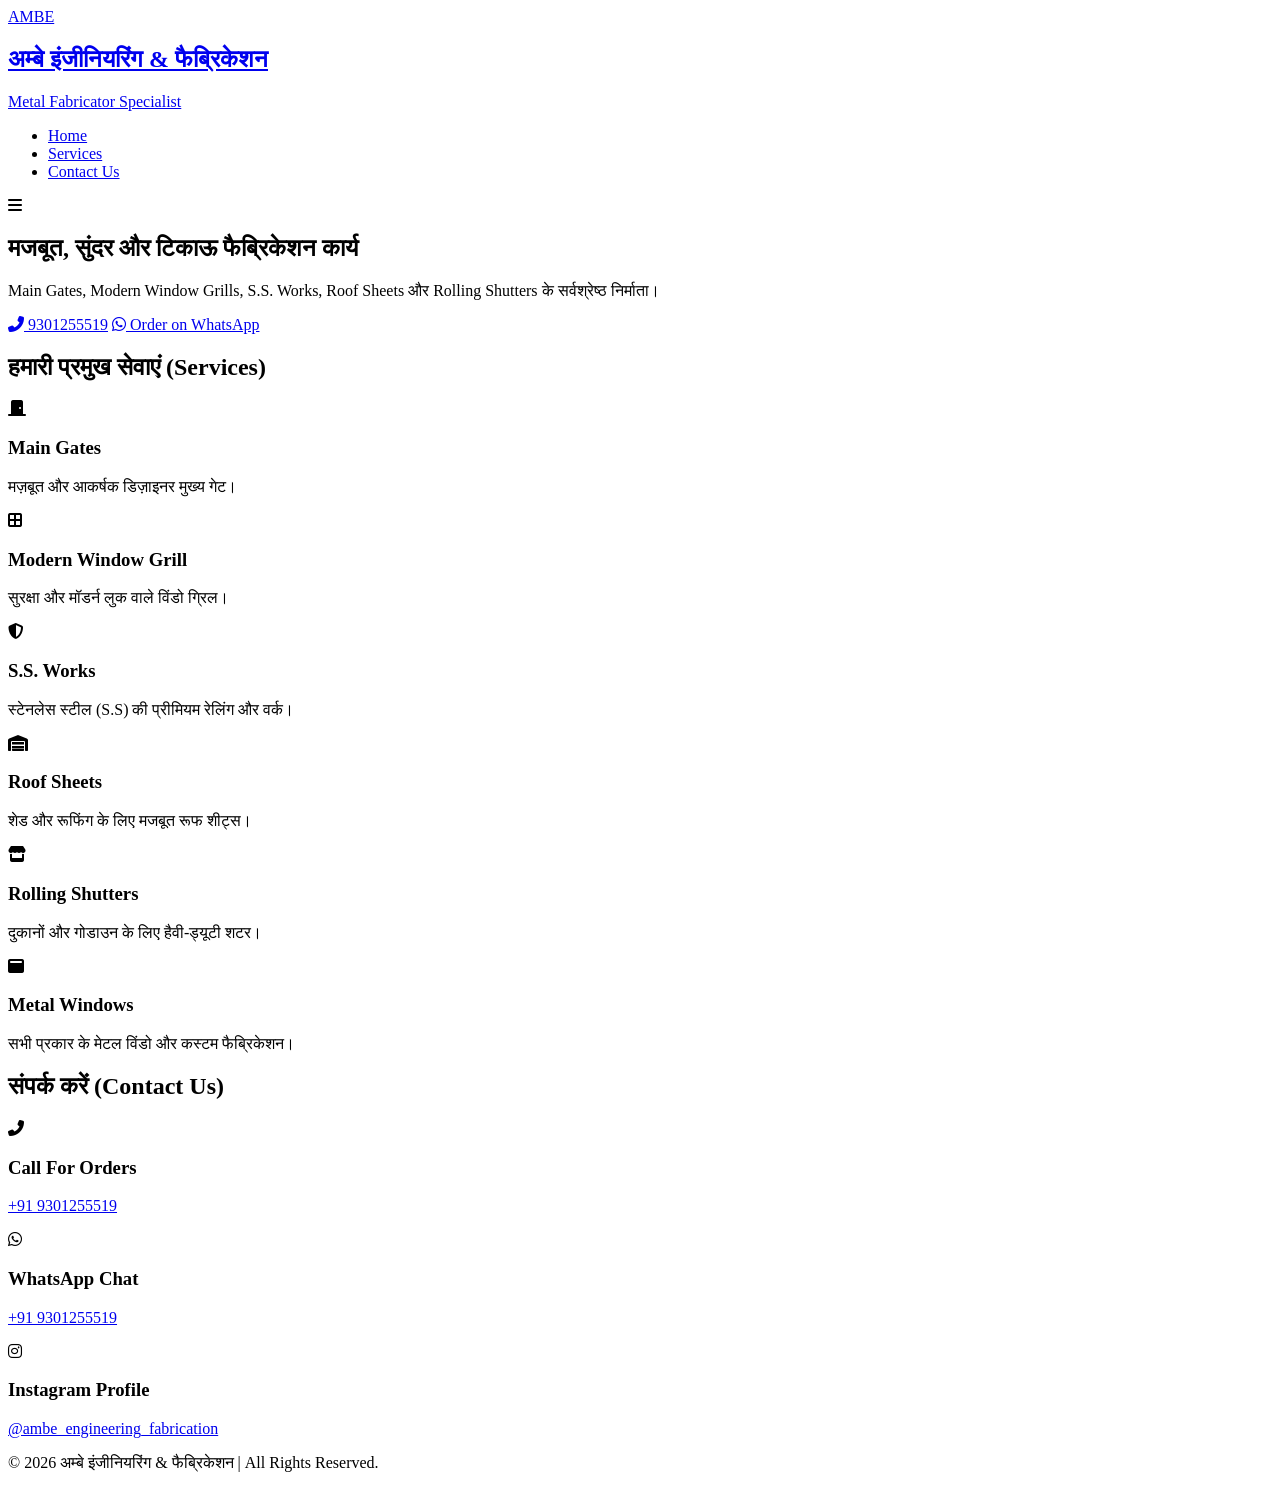
==== index.html @ 1295cf10 "Create index.html O" ====
<!DOCTYPE html>
<html lang="hi">
<head>
    <meta charset="UTF-8">
    <meta name="viewport" content="width=device-width, initial-scale=1.0">
    <title>अम्बे इंजीनियरिंग & फैब्रिकेशन | Ambe Engineering & Fabrication</title>
    <!-- Font Awesome Icons -->
    <link rel="stylesheet" href="https://cdnjs.cloudflare.com/ajax/libs/font-awesome/6.4.0/css/all.min.css">
    <!-- Google Fonts -->
    <link href="https://fonts.googleapis.com/css2?family=Poppins:wght@300;400;600;700&display=swap" rel="stylesheet">
    <!-- CSS File Link -->
    <link rel="stylesheet" href="style.css">
</head>
<body>

    <!-- Header / Navbar -->
    <header>
        <nav class="navbar">
            <a href="#home" class="logo">
                <div class="logo-img">AMBE</div>
                <div class="logo-text">
                    <h1>अम्बे इंजीनियरिंग & फैब्रिकेशन</h1>
                    <p>Metal Fabricator Specialist</p>
                </div>
            </a>
            
            <ul class="nav-links" id="navLinks">
                <li><a href="#home" class="nav-item">Home</a></li>
                <li><a href="#services" class="nav-item">Services</a></li>
                <li><a href="#contact" class="nav-item">Contact Us</a></li>
            </ul>

            <div class="menu-toggle" id="mobileMenu">
                <i class="fas fa-bars"></i>
            </div>
        </nav>
    </header>

    <!-- Hero Section -->
    <section class="hero" id="home">
        <div class="hero-content">
            <h2>मजबूत, सुंदर और टिकाऊ फैब्रिकेशन कार्य</h2>
            <p>Main Gates, Modern Window Grills, S.S. Works, Roof Sheets और Rolling Shutters के सर्वश्रेष्ठ निर्माता।</p>
            <div class="hero-buttons">
                <a href="tel:9301255519" class="btn btn-call"><i class="fas fa-phone-alt"></i> 9301255519</a>
                <a href="https://wa.me/919301255519?text=Hello,%20I%20want%20to%20order/inquire%20about%20fabrication%20work." class="btn btn-whatsapp" target="_blank"><i class="fab fa-whatsapp"></i> Order on WhatsApp</a>
            </div>
        </div>
    </section>

    <!-- Services Section -->
    <section class="services" id="services">
        <div class="section-title">
            <h2>हमारी प्रमुख सेवाएं (Services)</h2>
        </div>
        <div class="services-grid">
            <div class="service-card">
                <i class="fas fa-door-closed"></i>
                <h3>Main Gates</h3>
                <p>मज़बूत और आकर्षक डिज़ाइनर मुख्य गेट।</p>
            </div>
            <div class="service-card">
                <i class="fas fa-border-all"></i>
                <h3>Modern Window Grill</h3>
                <p>सुरक्षा और मॉडर्न लुक वाले विंडो ग्रिल।</p>
            </div>
            <div class="service-card">
                <i class="fas fa-shield-alt"></i>
                <h3>S.S. Works</h3>
                <p>स्टेनलेस स्टील (S.S) की प्रीमियम रेलिंग और वर्क।</p>
            </div>
            <div class="service-card">
                <i class="fas fa-warehouse"></i>
                <h3>Roof Sheets</h3>
                <p>शेड और रूफिंग के लिए मजबूत रूफ शीट्स।</p>
            </div>
            <div class="service-card">
                <i class="fas fa-store"></i>
                <h3>Rolling Shutters</h3>
                <p>दुकानों और गोडाउन के लिए हैवी-ड्यूटी शटर।</p>
            </div>
            <div class="service-card">
                <i class="fas fa-window-maximize"></i>
                <h3>Metal Windows</h3>
                <p>सभी प्रकार के मेटल विंडो और कस्टम फैब्रिकेशन।</p>
            </div>
        </div>
    </section>

    <!-- Contact Section -->
    <section class="contact" id="contact">
        <div class="section-title">
            <h2>संपर्क करें (Contact Us)</h2>
        </div>
        <div class="contact-container">
            <div class="contact-card">
                <i class="fas fa-phone-alt"></i>
                <h3>Call For Orders</h3>
                <p><a href="tel:9301255519">+91 9301255519</a></p>
            </div>
            <div class="contact-card">
                <i class="fab fa-whatsapp"></i>
                <h3>WhatsApp Chat</h3>
                <p><a href="https://wa.me/919301255519" target="_blank">+91 9301255519</a></p>
            </div>
            <div class="contact-card">
                <i class="fab fa-instagram"></i>
                <h3>Instagram Profile</h3>
                <p><a href="https://instagram.com/ambe_engineering_fabrication" target="_blank">@ambe_engineering_fabrication</a></p>
            </div>
        </div>
    </section>

    <!-- Footer -->
    <footer>
        <p>&copy; 2026 अम्बे इंजीनियरिंग & फैब्रिकेशन | All Rights Reserved.</p>
    </footer>

    <!-- JS File Link -->
    <script src="script.js"></script>
</body>
</html>
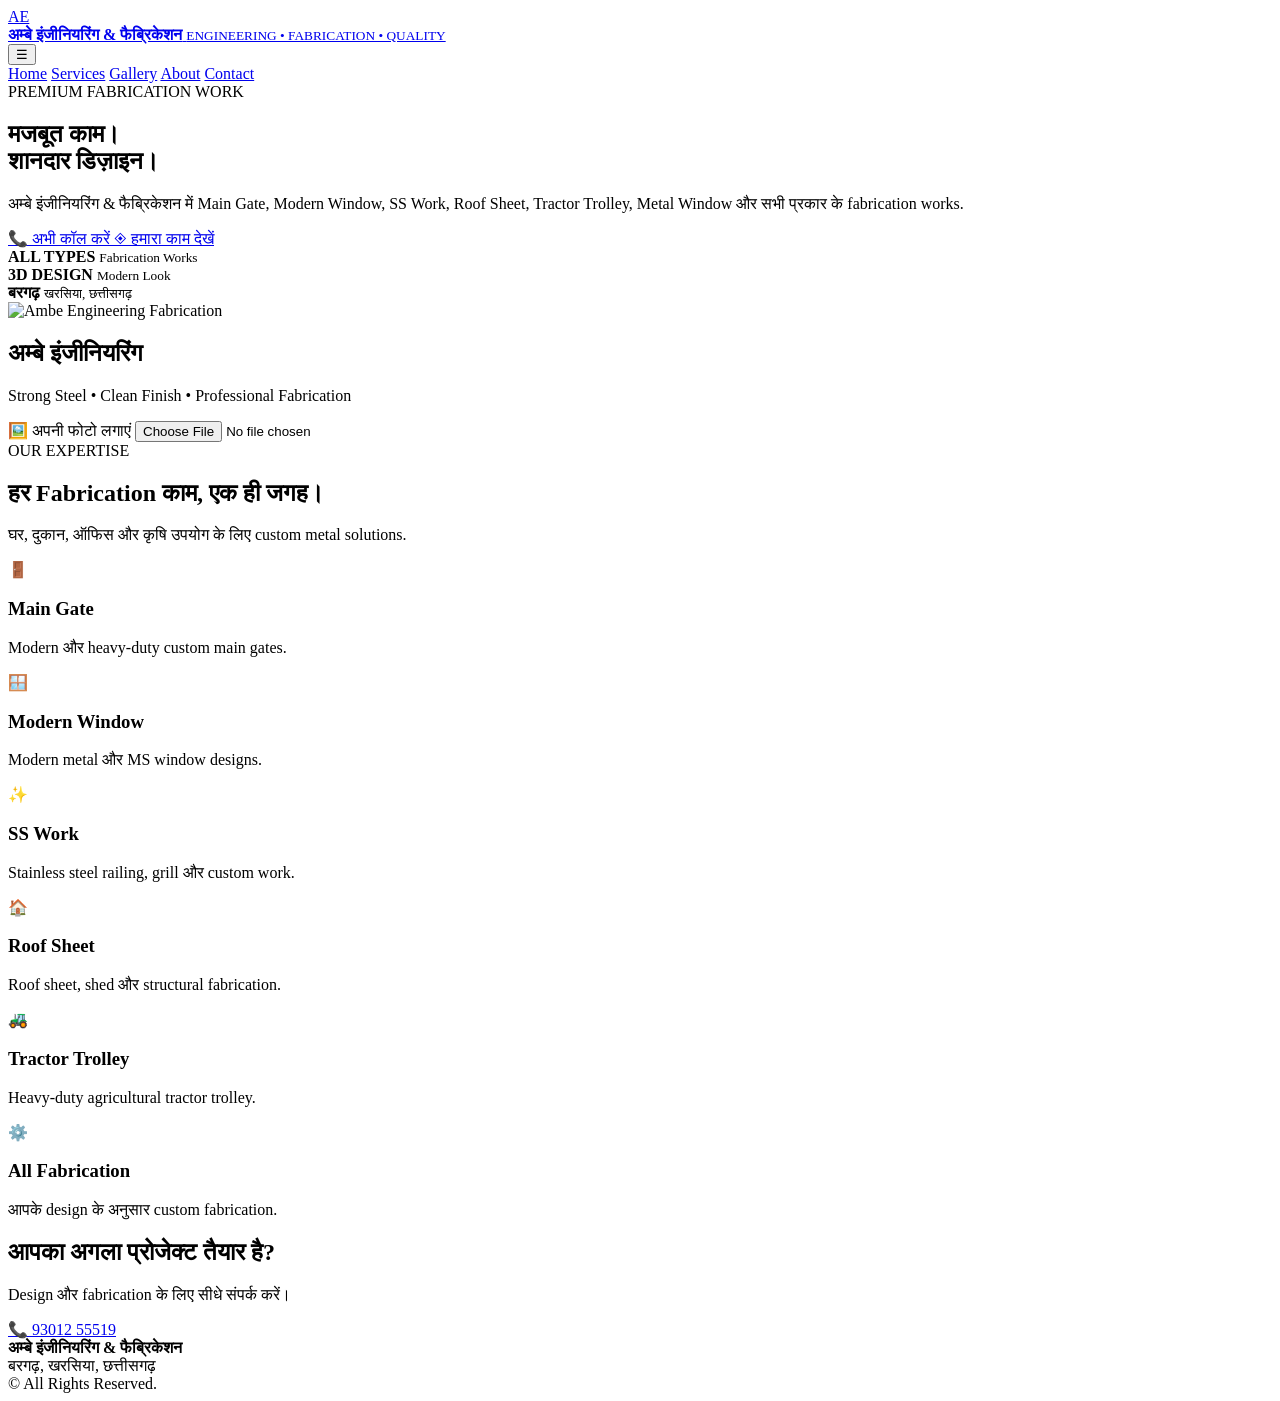
==== commit 9fcb286f: "Update index.html Yes" ====
--- a/index.html
+++ b/index.html
@@ -1,122 +1,248 @@
 <!DOCTYPE html>
 <html lang="hi">
 <head>
-    <meta charset="UTF-8">
-    <meta name="viewport" content="width=device-width, initial-scale=1.0">
-    <title>अम्बे इंजीनियरिंग & फैब्रिकेशन | Ambe Engineering & Fabrication</title>
-    <!-- Font Awesome Icons -->
-    <link rel="stylesheet" href="https://cdnjs.cloudflare.com/ajax/libs/font-awesome/6.4.0/css/all.min.css">
-    <!-- Google Fonts -->
-    <link href="https://fonts.googleapis.com/css2?family=Poppins:wght@300;400;600;700&display=swap" rel="stylesheet">
-    <!-- CSS File Link -->
-    <link rel="stylesheet" href="style.css">
+  <meta charset="UTF-8">
+  <meta name="viewport" content="width=device-width, initial-scale=1.0">
+
+  <title>अम्बे इंजीनियरिंग & फैब्रिकेशन | बरगढ़ खरसिया</title>
+
+  <meta name="description"
+    content="अम्बे इंजीनियरिंग & फैब्रिकेशन, बरगढ़ खरसिया छत्तीसगढ़। Main Gate, Modern Window, SS Work, Roof Sheet, Tractor Trolley और सभी प्रकार के Fabrication Works.">
+
+  <link rel="stylesheet" href="css/style.css">
 </head>
+
 <body>
 
-    <!-- Header / Navbar -->
-    <header>
-        <nav class="navbar">
-            <a href="#home" class="logo">
-                <div class="logo-img">AMBE</div>
-                <div class="logo-text">
-                    <h1>अम्बे इंजीनियरिंग & फैब्रिकेशन</h1>
-                    <p>Metal Fabricator Specialist</p>
-                </div>
-            </a>
-            
-            <ul class="nav-links" id="navLinks">
-                <li><a href="#home" class="nav-item">Home</a></li>
-                <li><a href="#services" class="nav-item">Services</a></li>
-                <li><a href="#contact" class="nav-item">Contact Us</a></li>
-            </ul>
-
-            <div class="menu-toggle" id="mobileMenu">
-                <i class="fas fa-bars"></i>
-            </div>
-        </nav>
-    </header>
-
-    <!-- Hero Section -->
-    <section class="hero" id="home">
-        <div class="hero-content">
-            <h2>मजबूत, सुंदर और टिकाऊ फैब्रिकेशन कार्य</h2>
-            <p>Main Gates, Modern Window Grills, S.S. Works, Roof Sheets और Rolling Shutters के सर्वश्रेष्ठ निर्माता।</p>
-            <div class="hero-buttons">
-                <a href="tel:9301255519" class="btn btn-call"><i class="fas fa-phone-alt"></i> 9301255519</a>
-                <a href="https://wa.me/919301255519?text=Hello,%20I%20want%20to%20order/inquire%20about%20fabrication%20work." class="btn btn-whatsapp" target="_blank"><i class="fab fa-whatsapp"></i> Order on WhatsApp</a>
-            </div>
+<header class="header">
+  <div class="container nav">
+
+    <a href="index.html" class="brand">
+      <div class="logo">AE</div>
+
+      <div>
+        <strong>अम्बे इंजीनियरिंग & फैब्रिकेशन</strong>
+        <small>ENGINEERING • FABRICATION • QUALITY</small>
+      </div>
+    </a>
+
+    <button class="menu-btn" id="menuBtn">☰</button>
+
+    <nav class="nav-menu" id="navMenu">
+      <a class="active" href="index.html">Home</a>
+      <a href="services.html">Services</a>
+      <a href="gallery.html">Gallery</a>
+      <a href="about.html">About</a>
+      <a href="contact.html">Contact</a>
+    </nav>
+
+  </div>
+</header>
+
+
+<main>
+
+<section class="hero">
+
+  <div class="container hero-grid">
+
+    <div class="hero-content">
+
+      <div class="eyebrow">
+        <span></span> PREMIUM FABRICATION WORK
+      </div>
+
+      <h1>
+        मजबूत काम।<br>
+        <span>शानदार डिज़ाइन।</span>
+      </h1>
+
+      <p>
+        अम्बे इंजीनियरिंग & फैब्रिकेशन में
+        Main Gate, Modern Window, SS Work,
+        Roof Sheet, Tractor Trolley, Metal Window
+        और सभी प्रकार के fabrication works.
+      </p>
+
+      <div class="hero-buttons">
+
+        <a href="tel:9301255519" class="btn btn-red">
+          📞 अभी कॉल करें
+        </a>
+
+        <a href="gallery.html" class="btn btn-dark">
+          ◈ हमारा काम देखें
+        </a>
+
+      </div>
+
+      <div class="stats">
+
+        <div>
+          <b>ALL TYPES</b>
+          <small>Fabrication Works</small>
         </div>
-    </section>
-
-    <!-- Services Section -->
-    <section class="services" id="services">
-        <div class="section-title">
-            <h2>हमारी प्रमुख सेवाएं (Services)</h2>
+
+        <div>
+          <b>3D DESIGN</b>
+          <small>Modern Look</small>
         </div>
-        <div class="services-grid">
-            <div class="service-card">
-                <i class="fas fa-door-closed"></i>
-                <h3>Main Gates</h3>
-                <p>मज़बूत और आकर्षक डिज़ाइनर मुख्य गेट।</p>
-            </div>
-            <div class="service-card">
-                <i class="fas fa-border-all"></i>
-                <h3>Modern Window Grill</h3>
-                <p>सुरक्षा और मॉडर्न लुक वाले विंडो ग्रिल।</p>
-            </div>
-            <div class="service-card">
-                <i class="fas fa-shield-alt"></i>
-                <h3>S.S. Works</h3>
-                <p>स्टेनलेस स्टील (S.S) की प्रीमियम रेलिंग और वर्क।</p>
-            </div>
-            <div class="service-card">
-                <i class="fas fa-warehouse"></i>
-                <h3>Roof Sheets</h3>
-                <p>शेड और रूफिंग के लिए मजबूत रूफ शीट्स।</p>
-            </div>
-            <div class="service-card">
-                <i class="fas fa-store"></i>
-                <h3>Rolling Shutters</h3>
-                <p>दुकानों और गोडाउन के लिए हैवी-ड्यूटी शटर।</p>
-            </div>
-            <div class="service-card">
-                <i class="fas fa-window-maximize"></i>
-                <h3>Metal Windows</h3>
-                <p>सभी प्रकार के मेटल विंडो और कस्टम फैब्रिकेशन।</p>
-            </div>
+
+        <div>
+          <b>बरगढ़</b>
+          <small>खरसिया, छत्तीसगढ़</small>
         </div>
-    </section>
-
-    <!-- Contact Section -->
-    <section class="contact" id="contact">
-        <div class="section-title">
-            <h2>संपर्क करें (Contact Us)</h2>
-        </div>
-        <div class="contact-container">
-            <div class="contact-card">
-                <i class="fas fa-phone-alt"></i>
-                <h3>Call For Orders</h3>
-                <p><a href="tel:9301255519">+91 9301255519</a></p>
-            </div>
-            <div class="contact-card">
-                <i class="fab fa-whatsapp"></i>
-                <h3>WhatsApp Chat</h3>
-                <p><a href="https://wa.me/919301255519" target="_blank">+91 9301255519</a></p>
-            </div>
-            <div class="contact-card">
-                <i class="fab fa-instagram"></i>
-                <h3>Instagram Profile</h3>
-                <p><a href="https://instagram.com/ambe_engineering_fabrication" target="_blank">@ambe_engineering_fabrication</a></p>
-            </div>
-        </div>
-    </section>
-
-    <!-- Footer -->
-    <footer>
-        <p>&copy; 2026 अम्बे इंजीनियरिंग & फैब्रिकेशन | All Rights Reserved.</p>
-    </footer>
-
-    <!-- JS File Link -->
-    <script src="script.js"></script>
+
+      </div>
+
+    </div>
+
+
+    <div class="hero-card" id="heroCard">
+
+      <img
+        id="mainImage"
+        src="images/main-fabrication.jpg"
+        alt="Ambe Engineering Fabrication">
+
+      <div class="hero-overlay"></div>
+
+      <div class="hero-info">
+
+        <h2>अम्बे इंजीनियरिंग</h2>
+
+        <p>
+          Strong Steel • Clean Finish • Professional Fabrication
+        </p>
+
+        <label class="upload-btn">
+
+          🖼️ अपनी फोटो लगाएं
+
+          <input
+            type="file"
+            id="imageUpload"
+            accept="image/*">
+
+        </label>
+
+      </div>
+
+    </div>
+
+  </div>
+
+</section>
+
+
+<section class="section">
+
+<div class="container">
+
+<div class="section-title">
+
+<div>
+  <div class="eyebrow">OUR EXPERTISE</div>
+
+  <h2>
+    हर Fabrication काम,
+    <span>एक ही जगह।</span>
+  </h2>
+</div>
+
+<p>
+  घर, दुकान, ऑफिस और कृषि उपयोग के लिए
+  custom metal solutions.
+</p>
+
+</div>
+
+
+<div class="service-grid">
+
+  <div class="service-card">
+    <div class="service-icon">🚪</div>
+    <h3>Main Gate</h3>
+    <p>Modern और heavy-duty custom main gates.</p>
+  </div>
+
+  <div class="service-card">
+    <div class="service-icon">🪟</div>
+    <h3>Modern Window</h3>
+    <p>Modern metal और MS window designs.</p>
+  </div>
+
+  <div class="service-card">
+    <div class="service-icon">✨</div>
+    <h3>SS Work</h3>
+    <p>Stainless steel railing, grill और custom work.</p>
+  </div>
+
+  <div class="service-card">
+    <div class="service-icon">🏠</div>
+    <h3>Roof Sheet</h3>
+    <p>Roof sheet, shed और structural fabrication.</p>
+  </div>
+
+  <div class="service-card">
+    <div class="service-icon">🚜</div>
+    <h3>Tractor Trolley</h3>
+    <p>Heavy-duty agricultural tractor trolley.</p>
+  </div>
+
+  <div class="service-card">
+    <div class="service-icon">⚙️</div>
+    <h3>All Fabrication</h3>
+    <p>आपके design के अनुसार custom fabrication.</p>
+  </div>
+
+</div>
+
+</div>
+
+</section>
+
+
+<section class="cta-section">
+
+<div class="container cta">
+
+<div>
+  <h2>आपका अगला प्रोजेक्ट तैयार है?</h2>
+  <p>Design और fabrication के लिए सीधे संपर्क करें।</p>
+</div>
+
+<a href="tel:9301255519" class="btn btn-white">
+  📞 93012 55519
+</a>
+
+</div>
+
+</section>
+
+</main>
+
+
+<footer>
+
+<div class="container footer">
+
+<div>
+  <strong>अम्बे इंजीनियरिंग & फैब्रिकेशन</strong>
+  <br>
+  बरगढ़, खरसिया, छत्तीसगढ़
+</div>
+
+<div>
+  © <span id="year"></span> All Rights Reserved.
+</div>
+
+</div>
+
+</footer>
+
+
+<script src="js/script.js"></script>
+
 </body>
 </html>
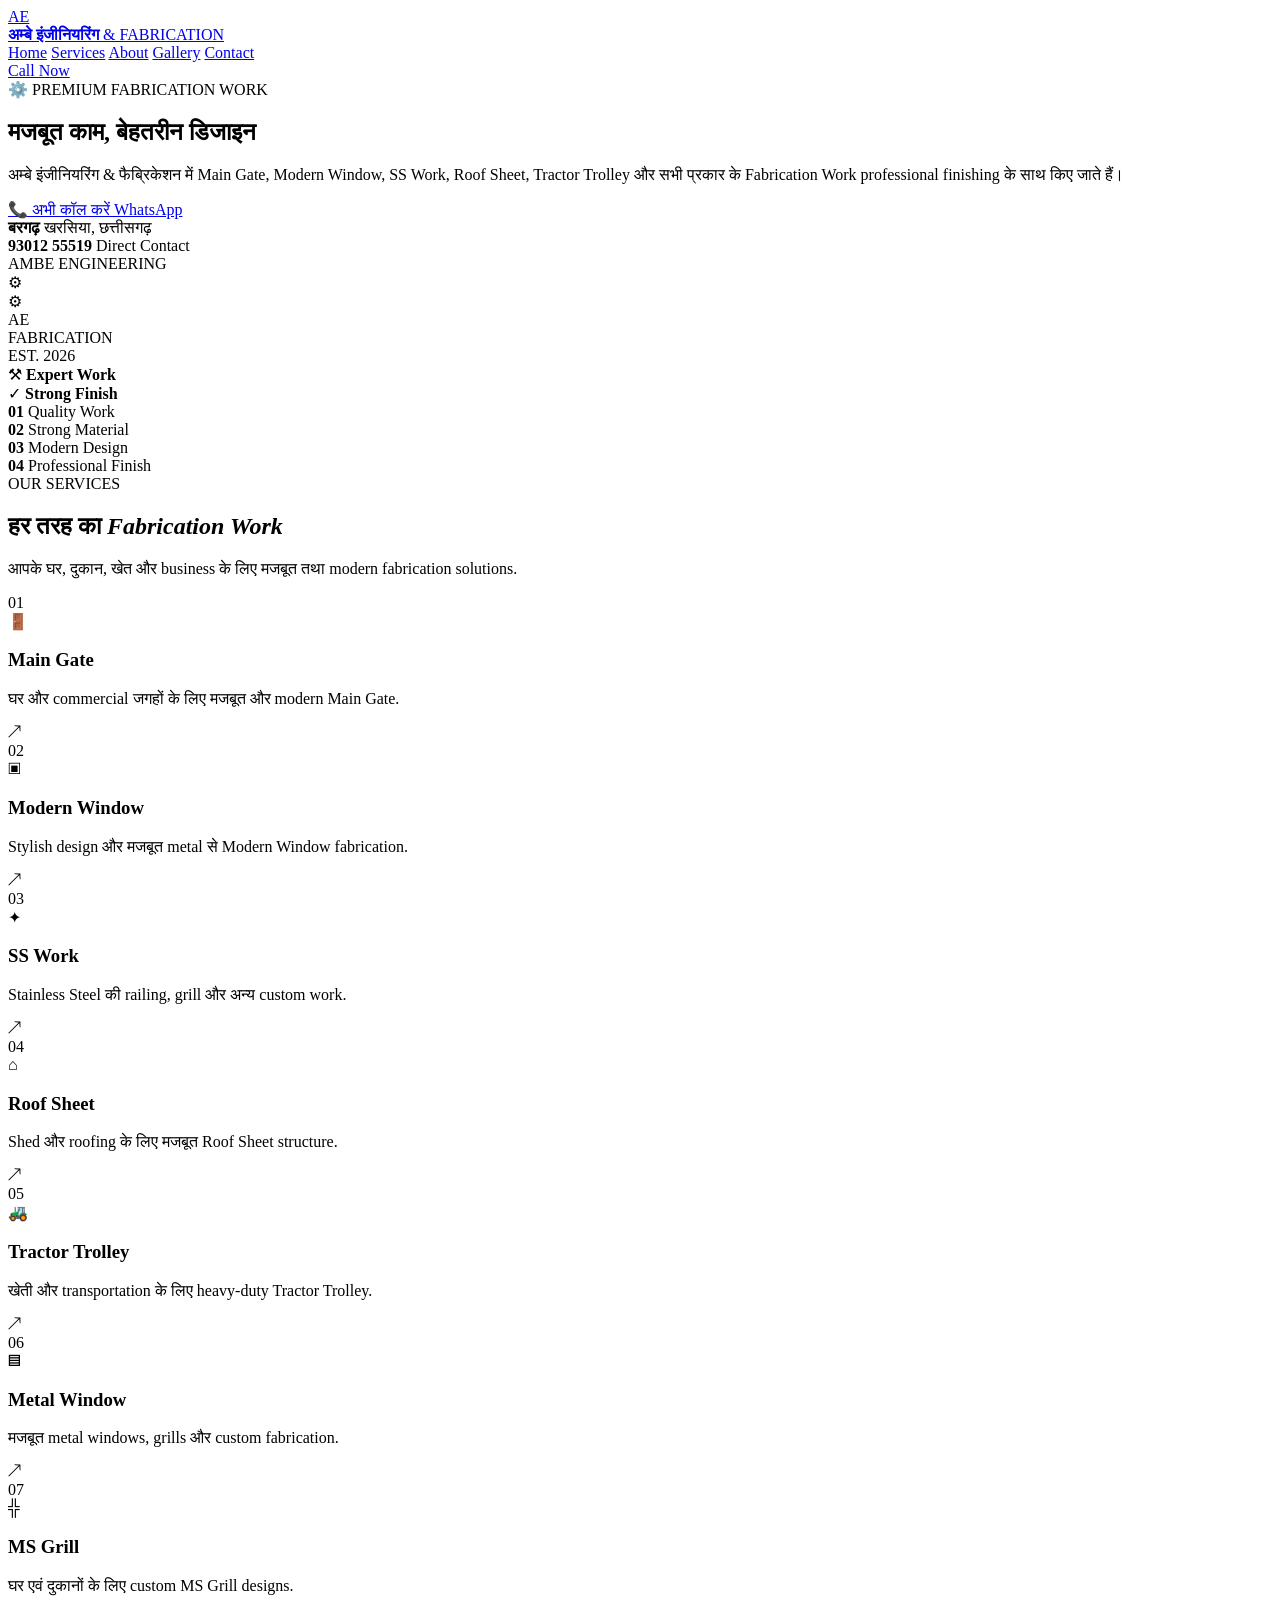
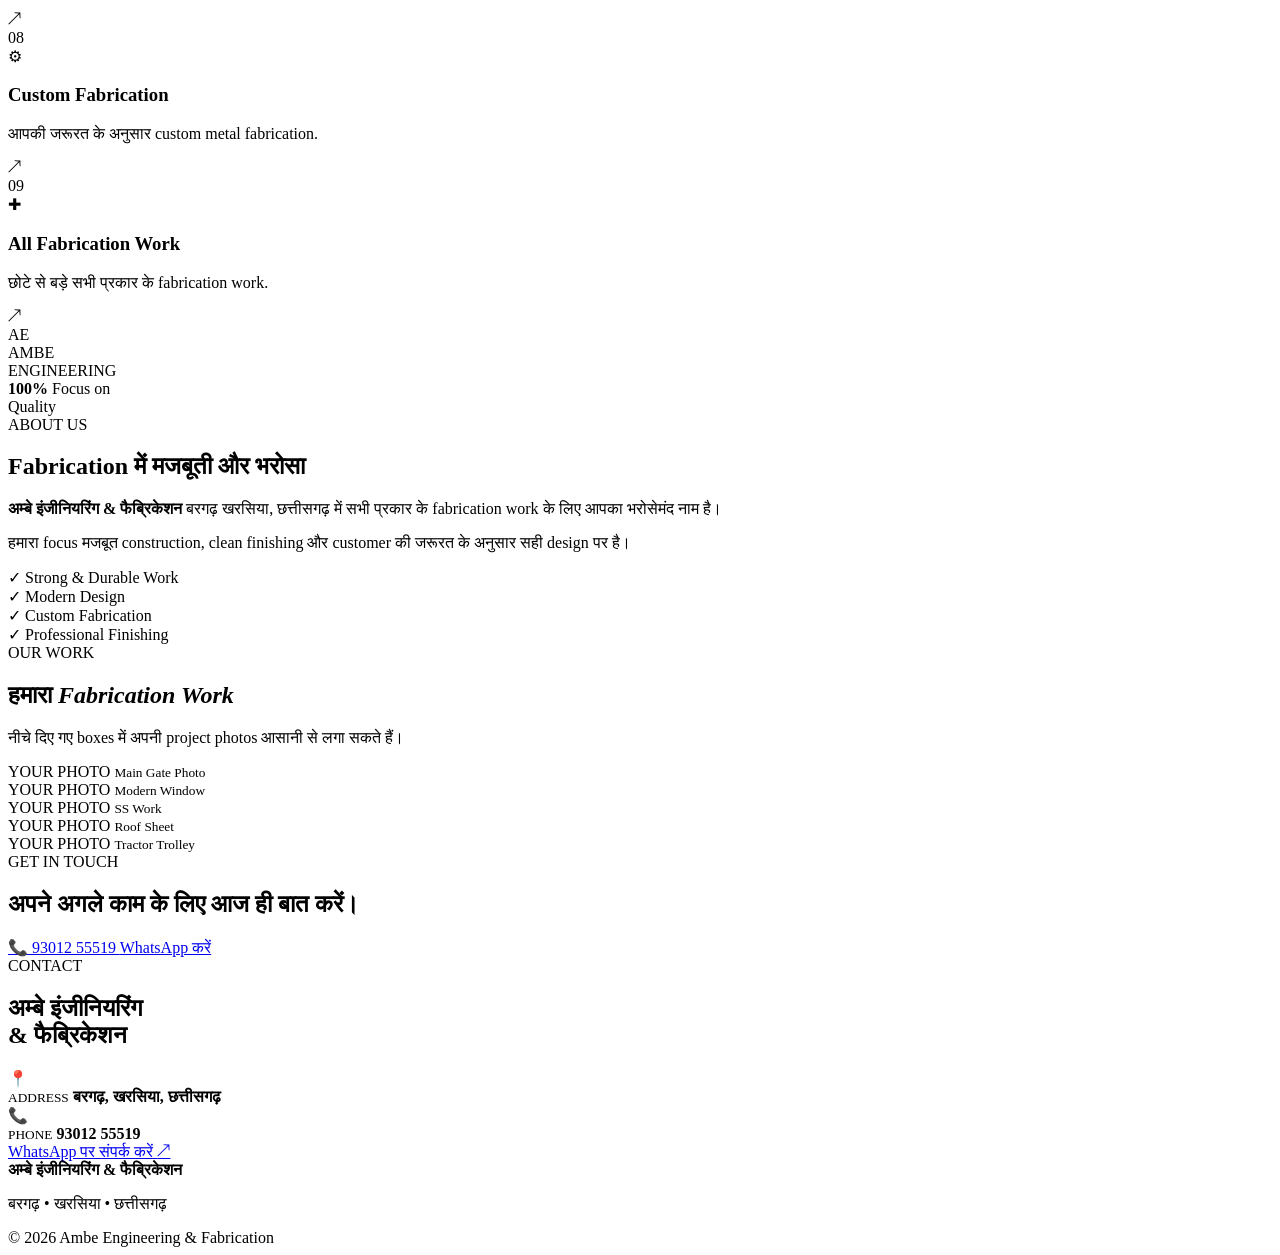
==== commit 98764c76: "Create index.html Y" ====
--- a/index.html
+++ b/index.html
@@ -1,248 +1,653 @@
 <!DOCTYPE html>
 <html lang="hi">
 <head>
-  <meta charset="UTF-8">
-  <meta name="viewport" content="width=device-width, initial-scale=1.0">
-
-  <title>अम्बे इंजीनियरिंग & फैब्रिकेशन | बरगढ़ खरसिया</title>
-
-  <meta name="description"
-    content="अम्बे इंजीनियरिंग & फैब्रिकेशन, बरगढ़ खरसिया छत्तीसगढ़। Main Gate, Modern Window, SS Work, Roof Sheet, Tractor Trolley और सभी प्रकार के Fabrication Works.">
-
-  <link rel="stylesheet" href="css/style.css">
+    <meta charset="UTF-8">
+    <meta name="viewport" content="width=device-width, initial-scale=1.0">
+
+    <title>अम्बे इंजीनियरिंग & फैब्रिकेशन | बरगढ़ खरसिया</title>
+
+    <meta name="description"
+        content="अम्बे इंजीनियरिंग & फैब्रिकेशन - Main Gate, Modern Window, SS Work, Roof Sheet, Tractor Trolley और सभी प्रकार के Fabrication Work.">
+
+    <link rel="stylesheet" href="style.css">
 </head>
 
 <body>
 
+<!-- ================= HEADER ================= -->
+
 <header class="header">
-  <div class="container nav">
-
-    <a href="index.html" class="brand">
-      <div class="logo">AE</div>
-
-      <div>
-        <strong>अम्बे इंजीनियरिंग & फैब्रिकेशन</strong>
-        <small>ENGINEERING • FABRICATION • QUALITY</small>
-      </div>
-    </a>
-
-    <button class="menu-btn" id="menuBtn">☰</button>
-
-    <nav class="nav-menu" id="navMenu">
-      <a class="active" href="index.html">Home</a>
-      <a href="services.html">Services</a>
-      <a href="gallery.html">Gallery</a>
-      <a href="about.html">About</a>
-      <a href="contact.html">Contact</a>
-    </nav>
-
-  </div>
+
+    <div class="container nav">
+
+        <a href="#home" class="logo">
+
+            <div class="logo-mark">
+                AE
+            </div>
+
+            <div class="logo-text">
+                <strong>अम्बे इंजीनियरिंग</strong>
+                <span>& FABRICATION</span>
+            </div>
+
+        </a>
+
+        <nav class="menu">
+
+            <a href="#home">Home</a>
+            <a href="#services">Services</a>
+            <a href="#about">About</a>
+            <a href="#gallery">Gallery</a>
+            <a href="#contact">Contact</a>
+
+        </nav>
+
+        <a class="nav-call" href="tel:9301255519">
+            Call Now
+        </a>
+
+    </div>
+
 </header>
 
 
-<main>
-
-<section class="hero">
-
-  <div class="container hero-grid">
-
-    <div class="hero-content">
-
-      <div class="eyebrow">
-        <span></span> PREMIUM FABRICATION WORK
-      </div>
-
-      <h1>
-        मजबूत काम।<br>
-        <span>शानदार डिज़ाइन।</span>
-      </h1>
-
-      <p>
-        अम्बे इंजीनियरिंग & फैब्रिकेशन में
-        Main Gate, Modern Window, SS Work,
-        Roof Sheet, Tractor Trolley, Metal Window
-        और सभी प्रकार के fabrication works.
-      </p>
-
-      <div class="hero-buttons">
-
-        <a href="tel:9301255519" class="btn btn-red">
-          📞 अभी कॉल करें
-        </a>
-
-        <a href="gallery.html" class="btn btn-dark">
-          ◈ हमारा काम देखें
-        </a>
-
-      </div>
-
-      <div class="stats">
+<!-- ================= HERO ================= -->
+
+<section class="hero" id="home">
+
+    <div class="hero-grid"></div>
+
+    <div class="container hero-content">
+
+        <div class="hero-left">
+
+            <div class="badge">
+                ⚙️ PREMIUM FABRICATION WORK
+            </div>
+
+            <h1>
+                मजबूत काम,
+                <span>बेहतरीन डिजाइन</span>
+            </h1>
+
+            <p class="hero-description">
+                अम्बे इंजीनियरिंग & फैब्रिकेशन में
+                Main Gate, Modern Window, SS Work,
+                Roof Sheet, Tractor Trolley और
+                सभी प्रकार के Fabrication Work
+                professional finishing के साथ किए जाते हैं।
+            </p>
+
+            <div class="hero-buttons">
+
+                <a href="tel:9301255519" class="btn btn-red">
+                    📞 अभी कॉल करें
+                </a>
+
+                <a href="https://wa.me/919301255519?text=Namaste%20Ambe%20Engineering%20%26%20Fabrication"
+                   class="btn btn-outline">
+                    WhatsApp
+                </a>
+
+            </div>
+
+            <div class="hero-info">
+
+                <div>
+                    <strong>बरगढ़</strong>
+                    <span>खरसिया, छत्तीसगढ़</span>
+                </div>
+
+                <div>
+                    <strong>93012 55519</strong>
+                    <span>Direct Contact</span>
+                </div>
+
+            </div>
+
+        </div>
+
+
+        <!-- 3D VISUAL -->
+
+        <div class="hero-right">
+
+            <div class="machine-glow"></div>
+
+            <div class="forge-card">
+
+                <div class="forge-top">
+                    <span>AMBE</span>
+                    <span>ENGINEERING</span>
+                </div>
+
+                <div class="forge-circle">
+
+                    <div class="gear gear-one">⚙</div>
+                    <div class="gear gear-two">⚙</div>
+
+                    <div class="metal-core">
+                        <span>AE</span>
+                    </div>
+
+                </div>
+
+                <div class="forge-bottom">
+
+                    <span>FABRICATION</span>
+
+                    <div class="line"></div>
+
+                    <span>EST. 2026</span>
+
+                </div>
+
+            </div>
+
+            <div class="floating-card card-one">
+                <span>⚒</span>
+                <b>Expert Work</b>
+            </div>
+
+            <div class="floating-card card-two">
+                <span>✓</span>
+                <b>Strong Finish</b>
+            </div>
+
+        </div>
+
+    </div>
+
+</section>
+
+
+<!-- ================= TRUST BAR ================= -->
+
+<section class="trust">
+
+    <div class="container trust-grid">
 
         <div>
-          <b>ALL TYPES</b>
-          <small>Fabrication Works</small>
+            <strong>01</strong>
+            <span>Quality Work</span>
         </div>
 
         <div>
-          <b>3D DESIGN</b>
-          <small>Modern Look</small>
+            <strong>02</strong>
+            <span>Strong Material</span>
         </div>
 
         <div>
-          <b>बरगढ़</b>
-          <small>खरसिया, छत्तीसगढ़</small>
-        </div>
-
-      </div>
-
-    </div>
-
-
-    <div class="hero-card" id="heroCard">
-
-      <img
-        id="mainImage"
-        src="images/main-fabrication.jpg"
-        alt="Ambe Engineering Fabrication">
-
-      <div class="hero-overlay"></div>
-
-      <div class="hero-info">
-
-        <h2>अम्बे इंजीनियरिंग</h2>
-
-        <p>
-          Strong Steel • Clean Finish • Professional Fabrication
-        </p>
-
-        <label class="upload-btn">
-
-          🖼️ अपनी फोटो लगाएं
-
-          <input
-            type="file"
-            id="imageUpload"
-            accept="image/*">
-
-        </label>
-
-      </div>
-
-    </div>
-
-  </div>
+            <strong>03</strong>
+            <span>Modern Design</span>
+        </div>
+
+        <div>
+            <strong>04</strong>
+            <span>Professional Finish</span>
+        </div>
+
+    </div>
 
 </section>
 
 
-<section class="section">
-
-<div class="container">
-
-<div class="section-title">
-
-<div>
-  <div class="eyebrow">OUR EXPERTISE</div>
-
-  <h2>
-    हर Fabrication काम,
-    <span>एक ही जगह।</span>
-  </h2>
-</div>
-
-<p>
-  घर, दुकान, ऑफिस और कृषि उपयोग के लिए
-  custom metal solutions.
-</p>
-
-</div>
-
-
-<div class="service-grid">
-
-  <div class="service-card">
-    <div class="service-icon">🚪</div>
-    <h3>Main Gate</h3>
-    <p>Modern और heavy-duty custom main gates.</p>
-  </div>
-
-  <div class="service-card">
-    <div class="service-icon">🪟</div>
-    <h3>Modern Window</h3>
-    <p>Modern metal और MS window designs.</p>
-  </div>
-
-  <div class="service-card">
-    <div class="service-icon">✨</div>
-    <h3>SS Work</h3>
-    <p>Stainless steel railing, grill और custom work.</p>
-  </div>
-
-  <div class="service-card">
-    <div class="service-icon">🏠</div>
-    <h3>Roof Sheet</h3>
-    <p>Roof sheet, shed और structural fabrication.</p>
-  </div>
-
-  <div class="service-card">
-    <div class="service-icon">🚜</div>
-    <h3>Tractor Trolley</h3>
-    <p>Heavy-duty agricultural tractor trolley.</p>
-  </div>
-
-  <div class="service-card">
-    <div class="service-icon">⚙️</div>
-    <h3>All Fabrication</h3>
-    <p>आपके design के अनुसार custom fabrication.</p>
-  </div>
-
-</div>
-
-</div>
+<!-- ================= SERVICES ================= -->
+
+<section class="services section" id="services">
+
+    <div class="container">
+
+        <div class="section-heading">
+
+            <span>OUR SERVICES</span>
+
+            <h2>
+                हर तरह का <em>Fabrication Work</em>
+            </h2>
+
+            <p>
+                आपके घर, दुकान, खेत और business के लिए
+                मजबूत तथा modern fabrication solutions.
+            </p>
+
+        </div>
+
+
+        <div class="service-grid">
+
+            <article class="service-card">
+
+                <div class="service-number">01</div>
+
+                <div class="service-icon">🚪</div>
+
+                <h3>Main Gate</h3>
+
+                <p>
+                    घर और commercial जगहों के लिए
+                    मजबूत और modern Main Gate.
+                </p>
+
+                <span class="service-arrow">↗</span>
+
+            </article>
+
+
+            <article class="service-card">
+
+                <div class="service-number">02</div>
+
+                <div class="service-icon">▣</div>
+
+                <h3>Modern Window</h3>
+
+                <p>
+                    Stylish design और मजबूत metal
+                    से Modern Window fabrication.
+                </p>
+
+                <span class="service-arrow">↗</span>
+
+            </article>
+
+
+            <article class="service-card">
+
+                <div class="service-number">03</div>
+
+                <div class="service-icon">✦</div>
+
+                <h3>SS Work</h3>
+
+                <p>
+                    Stainless Steel की railing,
+                    grill और अन्य custom work.
+                </p>
+
+                <span class="service-arrow">↗</span>
+
+            </article>
+
+
+            <article class="service-card">
+
+                <div class="service-number">04</div>
+
+                <div class="service-icon">⌂</div>
+
+                <h3>Roof Sheet</h3>
+
+                <p>
+                    Shed और roofing के लिए
+                    मजबूत Roof Sheet structure.
+                </p>
+
+                <span class="service-arrow">↗</span>
+
+            </article>
+
+
+            <article class="service-card">
+
+                <div class="service-number">05</div>
+
+                <div class="service-icon">🚜</div>
+
+                <h3>Tractor Trolley</h3>
+
+                <p>
+                    खेती और transportation के लिए
+                    heavy-duty Tractor Trolley.
+                </p>
+
+                <span class="service-arrow">↗</span>
+
+            </article>
+
+
+            <article class="service-card">
+
+                <div class="service-number">06</div>
+
+                <div class="service-icon">▤</div>
+
+                <h3>Metal Window</h3>
+
+                <p>
+                    मजबूत metal windows,
+                    grills और custom fabrication.
+                </p>
+
+                <span class="service-arrow">↗</span>
+
+            </article>
+
+
+            <article class="service-card">
+
+                <div class="service-number">07</div>
+
+                <div class="service-icon">╬</div>
+
+                <h3>MS Grill</h3>
+
+                <p>
+                    घर एवं दुकानों के लिए
+                    custom MS Grill designs.
+                </p>
+
+                <span class="service-arrow">↗</span>
+
+            </article>
+
+
+            <article class="service-card">
+
+                <div class="service-number">08</div>
+
+                <div class="service-icon">⚙</div>
+
+                <h3>Custom Fabrication</h3>
+
+                <p>
+                    आपकी जरूरत के अनुसार
+                    custom metal fabrication.
+                </p>
+
+                <span class="service-arrow">↗</span>
+
+            </article>
+
+
+            <article class="service-card">
+
+                <div class="service-number">09</div>
+
+                <div class="service-icon">✚</div>
+
+                <h3>All Fabrication Work</h3>
+
+                <p>
+                    छोटे से बड़े सभी प्रकार के
+                    fabrication work.
+                </p>
+
+                <span class="service-arrow">↗</span>
+
+            </article>
+
+        </div>
+
+    </div>
 
 </section>
 
 
-<section class="cta-section">
-
-<div class="container cta">
-
-<div>
-  <h2>आपका अगला प्रोजेक्ट तैयार है?</h2>
-  <p>Design और fabrication के लिए सीधे संपर्क करें।</p>
-</div>
-
-<a href="tel:9301255519" class="btn btn-white">
-  📞 93012 55519
-</a>
-
-</div>
+<!-- ================= ABOUT ================= -->
+
+<section class="about section" id="about">
+
+    <div class="container about-grid">
+
+        <div class="about-visual">
+
+            <div class="about-box">
+
+                <span class="big-text">AE</span>
+
+                <div class="about-label">
+                    AMBE<br>
+                    ENGINEERING
+                </div>
+
+            </div>
+
+            <div class="experience">
+                <strong>100%</strong>
+                <span>Focus on<br>Quality</span>
+            </div>
+
+        </div>
+
+
+        <div class="about-content">
+
+            <span class="section-tag">ABOUT US</span>
+
+            <h2>
+                Fabrication में
+                <strong>मजबूती और भरोसा</strong>
+            </h2>
+
+            <p>
+                <b>अम्बे इंजीनियरिंग & फैब्रिकेशन</b>
+                बरगढ़ खरसिया, छत्तीसगढ़ में
+                सभी प्रकार के fabrication work
+                के लिए आपका भरोसेमंद नाम है।
+            </p>
+
+            <p>
+                हमारा focus मजबूत construction,
+                clean finishing और customer की
+                जरूरत के अनुसार सही design पर है।
+            </p>
+
+            <div class="about-points">
+
+                <div>✓ Strong & Durable Work</div>
+                <div>✓ Modern Design</div>
+                <div>✓ Custom Fabrication</div>
+                <div>✓ Professional Finishing</div>
+
+            </div>
+
+        </div>
+
+    </div>
 
 </section>
 
-</main>
-
+
+<!-- ================= GALLERY ================= -->
+
+<section class="gallery section" id="gallery">
+
+    <div class="container">
+
+        <div class="section-heading">
+
+            <span>OUR WORK</span>
+
+            <h2>
+                हमारा <em>Fabrication Work</em>
+            </h2>
+
+            <p>
+                नीचे दिए गए boxes में अपनी project photos
+                आसानी से लगा सकते हैं।
+            </p>
+
+        </div>
+
+
+        <div class="gallery-grid">
+
+            <div class="gallery-item large">
+
+                <div class="photo-placeholder">
+                    <span>YOUR PHOTO</span>
+                    <small>Main Gate Photo</small>
+                </div>
+
+            </div>
+
+
+            <div class="gallery-item">
+
+                <div class="photo-placeholder">
+                    <span>YOUR PHOTO</span>
+                    <small>Modern Window</small>
+                </div>
+
+            </div>
+
+
+            <div class="gallery-item">
+
+                <div class="photo-placeholder">
+                    <span>YOUR PHOTO</span>
+                    <small>SS Work</small>
+                </div>
+
+            </div>
+
+
+            <div class="gallery-item">
+
+                <div class="photo-placeholder">
+                    <span>YOUR PHOTO</span>
+                    <small>Roof Sheet</small>
+                </div>
+
+            </div>
+
+
+            <div class="gallery-item">
+
+                <div class="photo-placeholder">
+                    <span>YOUR PHOTO</span>
+                    <small>Tractor Trolley</small>
+                </div>
+
+            </div>
+
+        </div>
+
+    </div>
+
+</section>
+
+
+<!-- ================= CTA ================= -->
+
+<section class="cta">
+
+    <div class="container cta-inner">
+
+        <div>
+
+            <span>GET IN TOUCH</span>
+
+            <h2>
+                अपने अगले काम के लिए
+                <strong>आज ही बात करें।</strong>
+            </h2>
+
+        </div>
+
+        <div class="cta-buttons">
+
+            <a href="tel:9301255519" class="btn btn-white">
+                📞 93012 55519
+            </a>
+
+            <a href="https://wa.me/919301255519?text=Namaste%20Ambe%20Engineering%20%26%20Fabrication"
+               class="btn btn-dark">
+                WhatsApp करें
+            </a>
+
+        </div>
+
+    </div>
+
+</section>
+
+
+<!-- ================= CONTACT ================= -->
+
+<section class="contact section" id="contact">
+
+    <div class="container">
+
+        <div class="contact-card">
+
+            <div class="contact-title">
+
+                <span>CONTACT</span>
+
+                <h2>
+                    अम्बे इंजीनियरिंग
+                    <br>
+                    & फैब्रिकेशन
+                </h2>
+
+            </div>
+
+
+            <div class="contact-info">
+
+                <div class="contact-item">
+
+                    <span>📍</span>
+
+                    <div>
+                        <small>ADDRESS</small>
+                        <strong>बरगढ़, खरसिया, छत्तीसगढ़</strong>
+                    </div>
+
+                </div>
+
+
+                <div class="contact-item">
+
+                    <span>📞</span>
+
+                    <div>
+                        <small>PHONE</small>
+                        <strong>93012 55519</strong>
+                    </div>
+
+                </div>
+
+            </div>
+
+
+            <a href="https://wa.me/919301255519?text=Namaste%20Ambe%20Engineering%20%26%20Fabrication"
+               class="whatsapp-button">
+
+                WhatsApp पर संपर्क करें
+                <span>↗</span>
+
+            </a>
+
+        </div>
+
+    </div>
+
+</section>
+
+
+<!-- ================= FOOTER ================= -->
 
 <footer>
 
-<div class="container footer">
-
-<div>
-  <strong>अम्बे इंजीनियरिंग & फैब्रिकेशन</strong>
-  <br>
-  बरगढ़, खरसिया, छत्तीसगढ़
-</div>
-
-<div>
-  © <span id="year"></span> All Rights Reserved.
-</div>
-
-</div>
+    <div class="container footer-inner">
+
+        <div>
+            <strong>अम्बे इंजीनियरिंग & फैब्रिकेशन</strong>
+            <p>बरगढ़ • खरसिया • छत्तीसगढ़</p>
+        </div>
+
+        <div>
+            © 2026 Ambe Engineering & Fabrication
+        </div>
+
+    </div>
 
 </footer>
 
-
-<script src="js/script.js"></script>
 
 </body>
 </html>
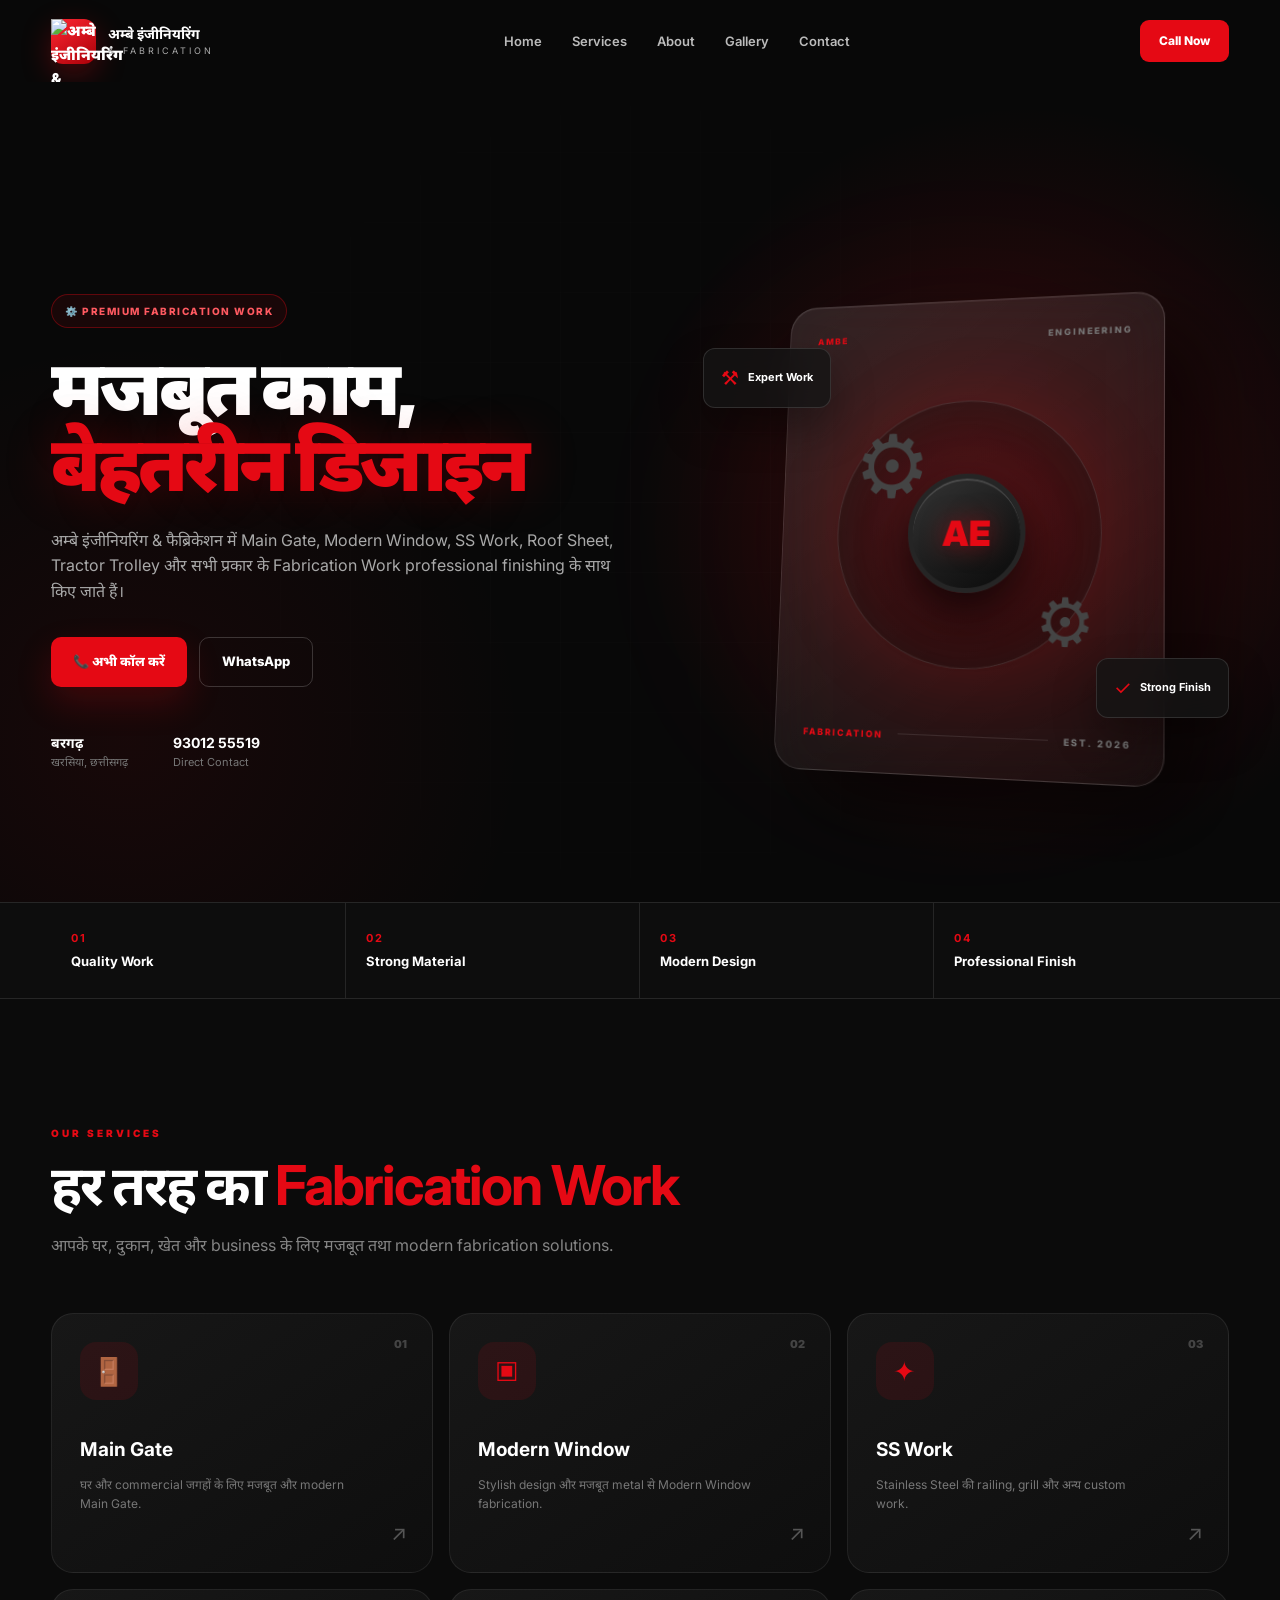
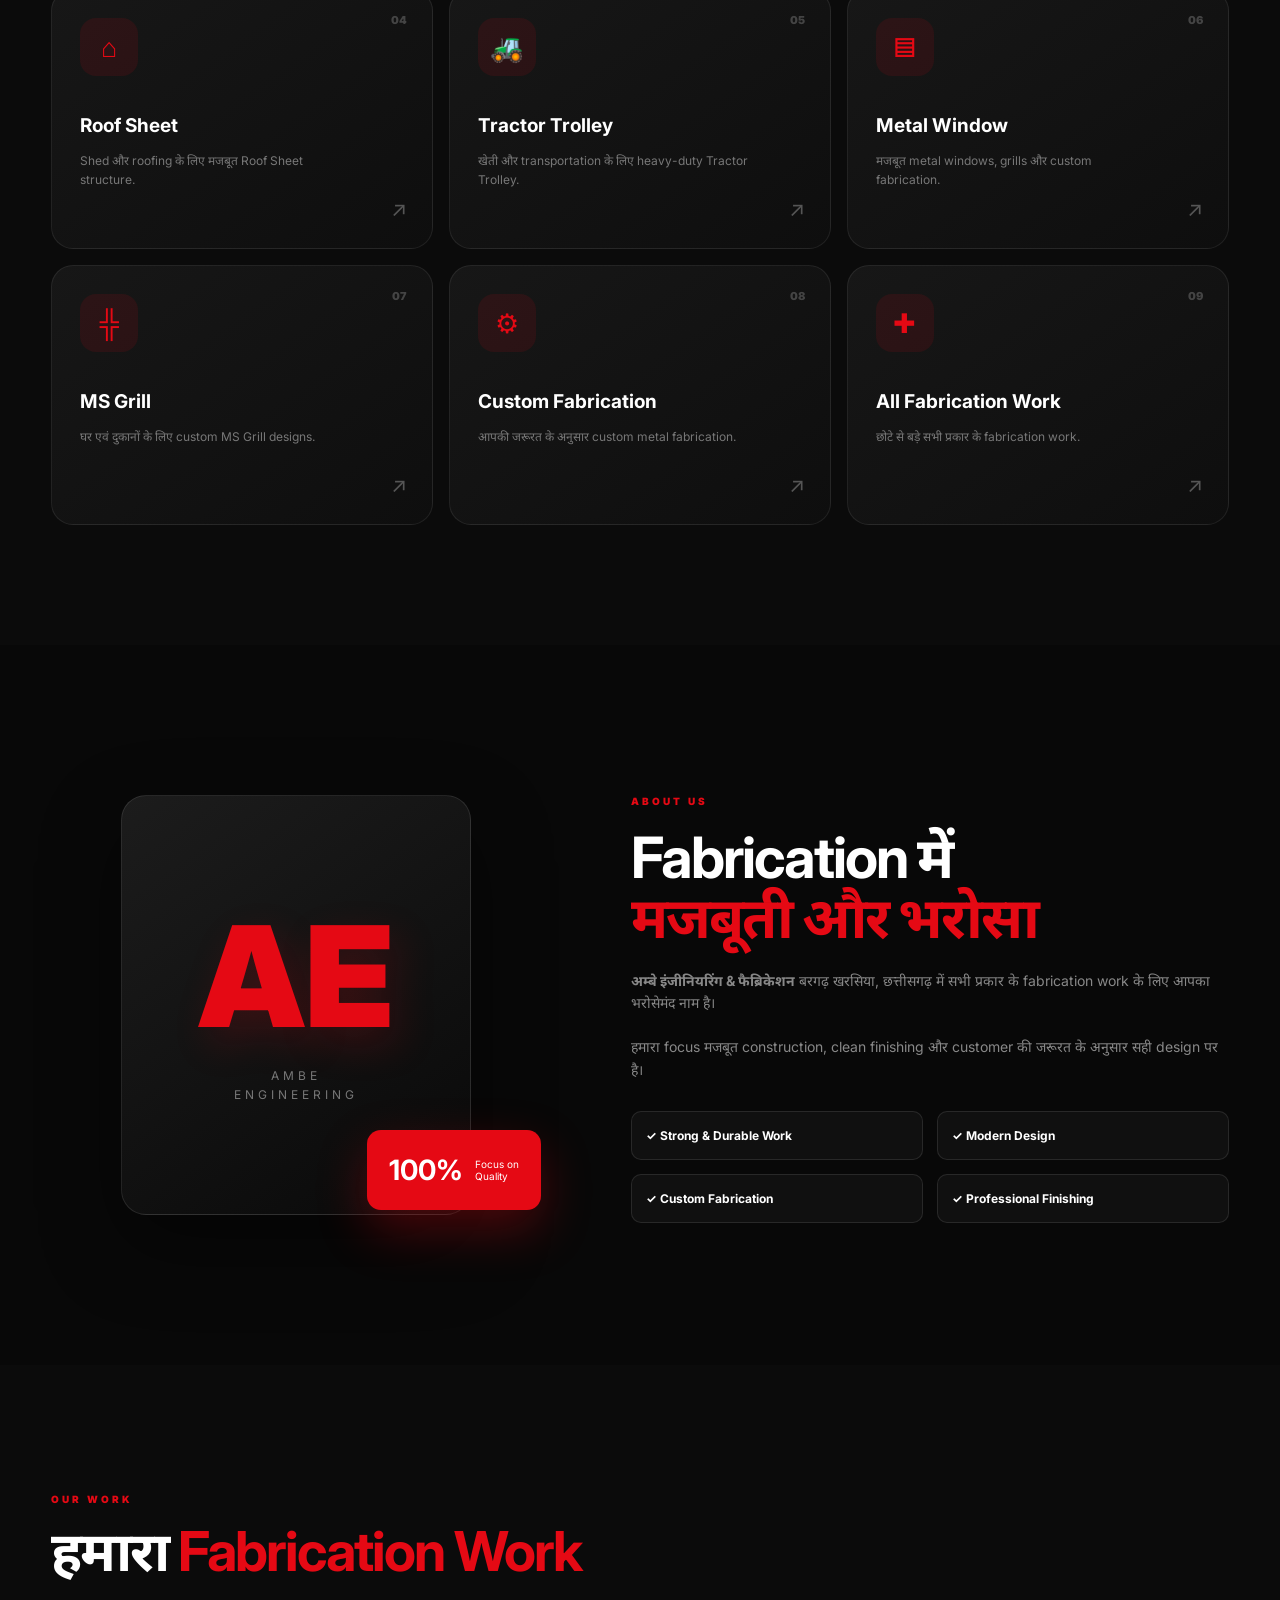
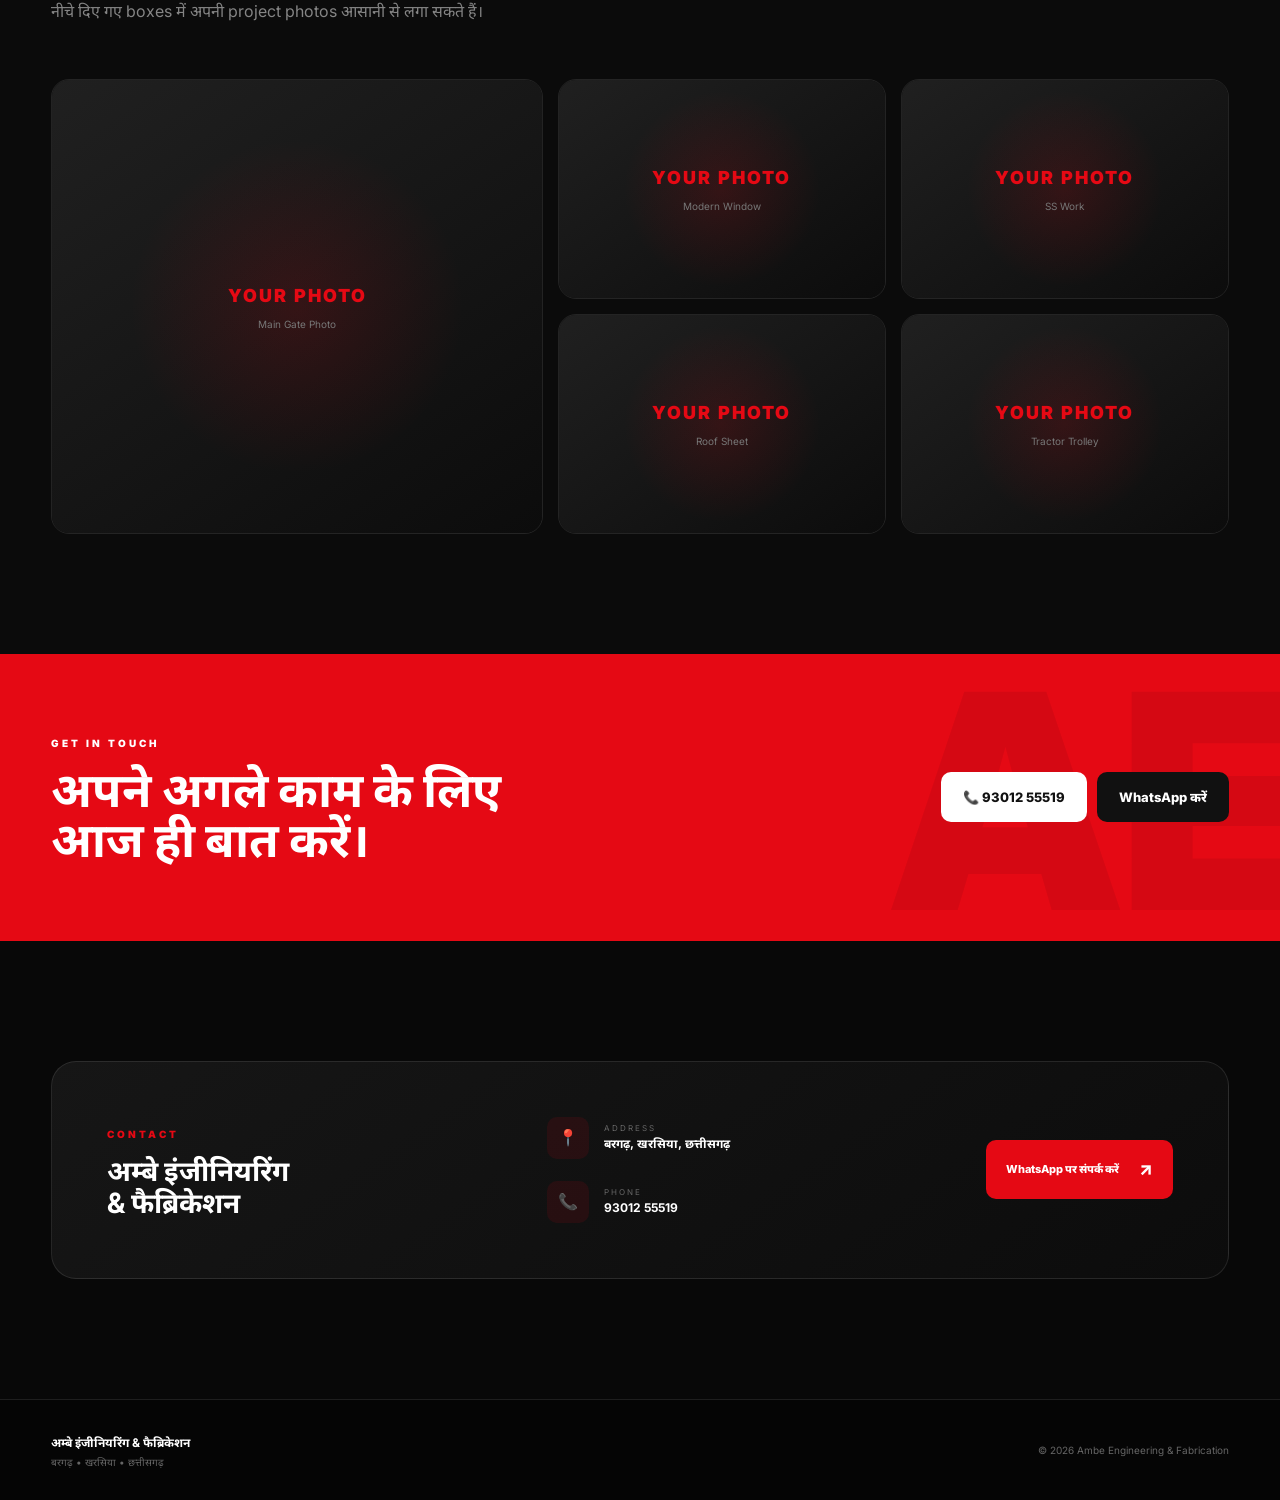
==== commit 879dfde1: "Update index.html Img" ====
--- a/index.html
+++ b/index.html
@@ -16,6 +16,7 @@
 
 <!-- ================= HEADER ================= -->
 
+<head
 <header class="header">
 
     <div class="container nav">
@@ -23,7 +24,7 @@
         <a href="#home" class="logo">
 
             <div class="logo-mark">
-                AE
+                <img src="logo.png" alt="अम्बे इंजीनियरिंग & फैब्रिकेशन">
             </div>
 
             <div class="logo-text">
@@ -31,6 +32,7 @@
                 <span>& FABRICATION</span>
             </div>
 
+        
         </a>
 
         <nav class="menu">
--- a/style.css
+++ b/style.css
@@ -0,0 +1,2184 @@
+/* =====================================================
+   AMBE ENGINEERING & FABRICATION
+   PREMIUM WEBSITE CSS
+===================================================== */
+
+@import url('https://fonts.googleapis.com/css2?family=Inter:wght@400;500;600;700;800;900&family=Noto+Sans+Devanagari:wght@400;500;600;700;800;900&display=swap');
+
+
+/* ================= ROOT ================= */
+
+:root {
+
+    --red: #e50914;
+    --red-dark: #a90008;
+    --red-light: #ff2732;
+
+    --black: #080808;
+    --black-2: #111111;
+    --black-3: #171717;
+
+    --white: #ffffff;
+    --gray: #a7a7a7;
+    --border: rgba(255,255,255,.1);
+
+    --shadow:
+        0 30px 80px rgba(0,0,0,.45);
+
+    --radius: 22px;
+
+}
+
+
+/* ================= RESET ================= */
+
+* {
+    margin: 0;
+    padding: 0;
+    box-sizing: border-box;
+}
+
+html {
+    scroll-behavior: smooth;
+}
+
+body {
+
+    font-family:
+        "Inter",
+        "Noto Sans Devanagari",
+        sans-serif;
+
+    background: var(--black);
+    color: var(--white);
+
+    line-height: 1.6;
+
+    overflow-x: hidden;
+
+}
+
+a {
+    text-decoration: none;
+    color: inherit;
+}
+
+.container {
+
+    width: min(1180px, 92%);
+    margin: auto;
+
+}
+
+
+/* ================= HEADER ================= */
+
+.header {
+
+    position: fixed;
+
+    top: 0;
+    left: 0;
+
+    width: 100%;
+
+    z-index: 999;
+
+    background:
+        rgba(8,8,8,.82);
+
+    backdrop-filter:
+        blur(18px);
+
+    border-bottom:
+        1px solid var(--border);
+
+}
+
+
+.nav {
+
+    height: 82px;
+
+    display: flex;
+    align-items: center;
+    justify-content: space-between;
+
+    gap: 30px;
+
+}
+
+
+/* LOGO */
+
+.logo {
+
+    display: flex;
+    align-items: center;
+    gap: 12px;
+
+}
+
+.logo-mark {
+
+    width: 45px;
+    height: 45px;
+
+    display: grid;
+    place-items: center;
+
+    border-radius: 12px;
+
+    background:
+        linear-gradient(
+            145deg,
+            var(--red-light),
+            var(--red-dark)
+        );
+
+    font-weight: 900;
+    font-size: 15px;
+
+    box-shadow:
+        0 10px 30px rgba(229,9,20,.3);
+
+}
+
+.logo-text {
+
+    display: flex;
+    flex-direction: column;
+
+    line-height: 1.05;
+
+}
+
+.logo-text strong {
+    font-size: 14px;
+}
+
+.logo-text span {
+
+    margin-top: 4px;
+
+    font-size: 9px;
+    letter-spacing: 3px;
+
+    color: #aaa;
+
+}
+
+
+/* MENU */
+
+.menu {
+
+    display: flex;
+    align-items: center;
+
+    gap: 30px;
+
+}
+
+.menu a {
+
+    color: #bbb;
+
+    font-size: 13px;
+    font-weight: 600;
+
+    transition: .3s;
+
+}
+
+.menu a:hover {
+    color: white;
+}
+
+
+/* CALL */
+
+.nav-call {
+
+    padding:
+        11px 19px;
+
+    background: var(--red);
+
+    border-radius: 9px;
+
+    font-size: 12px;
+    font-weight: 800;
+
+    transition: .3s;
+
+}
+
+.nav-call:hover {
+
+    transform:
+        translateY(-3px);
+
+    box-shadow:
+        0 12px 30px
+        rgba(229,9,20,.35);
+
+}
+
+
+/* ================= HERO ================= */
+
+.hero {
+
+    position: relative;
+
+    min-height: 820px;
+
+    display: flex;
+    align-items: center;
+
+    padding-top: 82px;
+
+    overflow: hidden;
+
+    background:
+
+        radial-gradient(
+            circle at 80% 50%,
+            rgba(229,9,20,.18),
+            transparent 35%
+        ),
+
+        radial-gradient(
+            circle at 10% 80%,
+            rgba(229,9,20,.07),
+            transparent 30%
+        ),
+
+        #080808;
+
+}
+
+
+/* GRID */
+
+.hero-grid {
+
+    position: absolute;
+
+    inset: 0;
+
+    opacity: .16;
+
+    background-image:
+
+        linear-gradient(
+            rgba(255,255,255,.08) 1px,
+            transparent 1px
+        ),
+
+        linear-gradient(
+            90deg,
+            rgba(255,255,255,.08) 1px,
+            transparent 1px
+        );
+
+    background-size: 70px 70px;
+
+    mask-image:
+        radial-gradient(
+            circle at center,
+            black,
+            transparent 75%
+        );
+
+}
+
+
+/* HERO CONTENT */
+
+.hero-content {
+
+    position: relative;
+
+    display: grid;
+
+    grid-template-columns:
+        1.05fr .95fr;
+
+    gap: 70px;
+
+    align-items: center;
+
+}
+
+
+/* LEFT */
+
+.badge {
+
+    display: inline-flex;
+
+    padding:
+        8px 13px;
+
+    margin-bottom: 22px;
+
+    border:
+        1px solid
+        rgba(229,9,20,.35);
+
+    border-radius: 100px;
+
+    background:
+        rgba(229,9,20,.08);
+
+    color:
+        #ff5a61;
+
+    font-size: 10px;
+
+    font-weight: 800;
+
+    letter-spacing: 1.5px;
+
+}
+
+.hero h1 {
+
+    max-width: 650px;
+
+    font-size:
+        clamp(48px, 6vw, 82px);
+
+    line-height: .98;
+
+    letter-spacing: -4px;
+
+    font-weight: 900;
+
+}
+
+.hero h1 span {
+
+    display: block;
+
+    color: var(--red);
+
+    text-shadow:
+        0 0 50px
+        rgba(229,9,20,.25);
+
+}
+
+
+.hero-description {
+
+    max-width: 620px;
+
+    margin-top: 27px;
+
+    color: #a9a9a9;
+
+    font-size: 16px;
+
+}
+
+
+/* BUTTONS */
+
+.hero-buttons {
+
+    display: flex;
+
+    flex-wrap: wrap;
+
+    gap: 12px;
+
+    margin-top: 32px;
+
+}
+
+.btn {
+
+    display: inline-flex;
+
+    align-items: center;
+    justify-content: center;
+
+    min-height: 50px;
+
+    padding:
+        0 22px;
+
+    border-radius: 10px;
+
+    font-size: 13px;
+
+    font-weight: 800;
+
+    transition:
+        transform .3s,
+        box-shadow .3s,
+        background .3s;
+
+}
+
+.btn:hover {
+
+    transform:
+        translateY(-4px);
+
+}
+
+.btn-red {
+
+    background: var(--red);
+
+    box-shadow:
+        0 15px 35px
+        rgba(229,9,20,.2);
+
+}
+
+.btn-red:hover {
+
+    background:
+        var(--red-light);
+
+    box-shadow:
+        0 20px 45px
+        rgba(229,9,20,.35);
+
+}
+
+.btn-outline {
+
+    border:
+        1px solid
+        rgba(255,255,255,.18);
+
+    color: white;
+
+}
+
+.btn-outline:hover {
+
+    border-color:
+        var(--red);
+
+    background:
+        rgba(229,9,20,.08);
+
+}
+
+
+/* HERO INFO */
+
+.hero-info {
+
+    display: flex;
+
+    gap: 45px;
+
+    margin-top: 45px;
+
+}
+
+.hero-info div {
+
+    display: flex;
+    flex-direction: column;
+
+}
+
+.hero-info strong {
+
+    font-size: 14px;
+
+}
+
+.hero-info span {
+
+    color: #777;
+
+    font-size: 11px;
+
+}
+
+
+/* ================= 3D VISUAL ================= */
+
+.hero-right {
+
+    position: relative;
+
+    height: 550px;
+
+    display: grid;
+
+    place-items: center;
+
+}
+
+.machine-glow {
+
+    position: absolute;
+
+    width: 350px;
+    height: 350px;
+
+    border-radius: 50%;
+
+    background:
+        var(--red);
+
+    filter:
+        blur(110px);
+
+    opacity: .14;
+
+}
+
+
+.forge-card {
+
+    position: relative;
+
+    width: 390px;
+    height: 480px;
+
+    padding: 30px;
+
+    display: flex;
+    flex-direction: column;
+
+    justify-content:
+        space-between;
+
+    border:
+        1px solid
+        rgba(255,255,255,.13);
+
+    border-radius: 28px;
+
+    background:
+        linear-gradient(
+            145deg,
+            rgba(255,255,255,.1),
+            rgba(255,255,255,.025)
+        );
+
+    backdrop-filter:
+        blur(25px);
+
+    box-shadow:
+        35px 35px 80px
+        rgba(0,0,0,.65),
+
+        inset 0 1px
+        rgba(255,255,255,.08);
+
+    transform:
+        perspective(1000px)
+        rotateY(-12deg)
+        rotateX(6deg);
+
+    animation:
+        floating 5s ease-in-out infinite;
+
+}
+
+
+.forge-top,
+.forge-bottom {
+
+    display: flex;
+
+    justify-content:
+        space-between;
+
+    font-size: 9px;
+
+    font-weight: 800;
+
+    letter-spacing: 2px;
+
+    color: #777;
+
+}
+
+.forge-top span:first-child,
+.forge-bottom span:first-child {
+
+    color: var(--red);
+
+}
+
+
+.forge-circle {
+
+    position: relative;
+
+    width: 270px;
+    height: 270px;
+
+    margin: auto;
+
+    display: grid;
+
+    place-items: center;
+
+    border-radius: 50%;
+
+    border:
+        1px solid
+        rgba(255,255,255,.13);
+
+    background:
+        radial-gradient(
+            circle,
+            rgba(229,9,20,.16),
+            rgba(0,0,0,.5)
+        );
+
+    box-shadow:
+
+        0 0 80px
+        rgba(229,9,20,.12),
+
+        inset 0 0 50px
+        rgba(255,255,255,.04);
+
+}
+
+
+.metal-core {
+
+    width: 120px;
+    height: 120px;
+
+    display: grid;
+    place-items: center;
+
+    border-radius: 50%;
+
+    background:
+        linear-gradient(
+            145deg,
+            #333,
+            #0a0a0a
+        );
+
+    border:
+        5px solid #252525;
+
+    box-shadow:
+
+        0 20px 50px
+        rgba(0,0,0,.8),
+
+        inset 0 2px
+        rgba(255,255,255,.15);
+
+}
+
+
+.metal-core span {
+
+    font-size: 35px;
+
+    font-weight: 900;
+
+    color: var(--red);
+
+    text-shadow:
+        0 0 25px
+        rgba(229,9,20,.5);
+
+}
+
+
+.gear {
+
+    position: absolute;
+
+    color: #444;
+
+    font-size: 90px;
+
+    line-height: 1;
+
+    animation:
+        spin 12s linear infinite;
+
+}
+
+.gear-one {
+
+    top: 20px;
+    left: 15px;
+
+}
+
+.gear-two {
+
+    right: 5px;
+    bottom: 15px;
+
+    font-size: 65px;
+
+    animation-direction:
+        reverse;
+
+}
+
+
+.forge-bottom .line {
+
+    flex: 1;
+
+    height: 1px;
+
+    margin:
+        5px 15px;
+
+    background:
+        rgba(255,255,255,.1);
+
+}
+
+
+/* FLOATING CARDS */
+
+.floating-card {
+
+    position: absolute;
+
+    padding:
+        13px 17px;
+
+    display: flex;
+
+    align-items: center;
+
+    gap: 9px;
+
+    border:
+        1px solid
+        rgba(255,255,255,.12);
+
+    border-radius: 12px;
+
+    background:
+        rgba(20,20,20,.8);
+
+    backdrop-filter:
+        blur(15px);
+
+    box-shadow:
+        0 20px 40px
+        rgba(0,0,0,.35);
+
+    font-size: 11px;
+
+    animation:
+        floatCard 4s ease-in-out infinite;
+
+}
+
+.floating-card span {
+
+    color: var(--red);
+
+    font-size: 20px;
+
+}
+
+.card-one {
+
+    top: 90px;
+    left: 0;
+
+}
+
+.card-two {
+
+    right: 0;
+    bottom: 90px;
+
+    animation-delay:
+        -2s;
+
+}
+
+
+/* ================= TRUST ================= */
+
+.trust {
+
+    border-top:
+        1px solid var(--border);
+
+    border-bottom:
+        1px solid var(--border);
+
+    background:
+        #0d0d0d;
+
+}
+
+.trust-grid {
+
+    display: grid;
+
+    grid-template-columns:
+        repeat(4,1fr);
+
+}
+
+.trust-grid div {
+
+    padding: 27px 20px;
+
+    display: flex;
+    flex-direction: column;
+
+    border-right:
+        1px solid var(--border);
+
+}
+
+.trust-grid div:last-child {
+    border: 0;
+}
+
+.trust-grid strong {
+
+    color: var(--red);
+
+    font-size: 11px;
+
+    letter-spacing: 2px;
+
+}
+
+.trust-grid span {
+
+    margin-top: 3px;
+
+    font-size: 13px;
+
+    font-weight: 700;
+
+}
+
+
+/* ================= SECTION ================= */
+
+.section {
+
+    padding:
+        120px 0;
+
+}
+
+.section-heading {
+
+    max-width: 650px;
+
+    margin-bottom: 55px;
+
+}
+
+.section-heading > span,
+.section-tag {
+
+    color: var(--red);
+
+    font-size: 10px;
+
+    letter-spacing: 3px;
+
+    font-weight: 900;
+
+}
+
+.section-heading h2 {
+
+    margin-top: 12px;
+
+    font-size:
+        clamp(35px, 5vw, 55px);
+
+    line-height: 1.05;
+
+    letter-spacing: -2px;
+
+}
+
+.section-heading h2 em {
+
+    color: var(--red);
+
+    font-style: normal;
+
+}
+
+.section-heading p {
+
+    margin-top: 18px;
+
+    color: #858585;
+
+}
+
+
+/* ================= SERVICES ================= */
+
+.services {
+
+    background:
+        #0b0b0b;
+
+}
+
+
+.service-grid {
+
+    display: grid;
+
+    grid-template-columns:
+        repeat(3,1fr);
+
+    gap: 16px;
+
+}
+
+
+.service-card {
+
+    position: relative;
+
+    min-height: 260px;
+
+    padding: 28px;
+
+    overflow: hidden;
+
+    border:
+        1px solid
+        rgba(255,255,255,.08);
+
+    border-radius:
+        var(--radius);
+
+    background:
+        linear-gradient(
+            145deg,
+            #171717,
+            #0e0e0e
+        );
+
+    transition:
+        transform .4s,
+        border .4s,
+        box-shadow .4s;
+
+}
+
+
+.service-card::before {
+
+    content: "";
+
+    position: absolute;
+
+    width: 150px;
+    height: 150px;
+
+    right: -70px;
+    top: -70px;
+
+    border-radius: 50%;
+
+    background:
+        var(--red);
+
+    filter:
+        blur(60px);
+
+    opacity: 0;
+
+    transition: .4s;
+
+}
+
+
+.service-card:hover {
+
+    transform:
+        translateY(-10px);
+
+    border-color:
+        rgba(229,9,20,.5);
+
+    box-shadow:
+        0 25px 60px
+        rgba(0,0,0,.4);
+
+}
+
+
+.service-card:hover::before {
+
+    opacity: .2;
+
+}
+
+
+.service-number {
+
+    position: absolute;
+
+    top: 22px;
+    right: 25px;
+
+    color: #444;
+
+    font-size: 11px;
+
+    font-weight: 900;
+
+}
+
+
+.service-icon {
+
+    width: 58px;
+    height: 58px;
+
+    display: grid;
+    place-items: center;
+
+    margin-bottom: 35px;
+
+    border-radius: 16px;
+
+    background:
+        rgba(229,9,20,.1);
+
+    color: var(--red);
+
+    font-size: 27px;
+
+    transition: .4s;
+
+}
+
+.service-card:hover .service-icon {
+
+    background:
+        var(--red);
+
+    color: white;
+
+    transform:
+        rotate(-8deg)
+        scale(1.08);
+
+}
+
+
+.service-card h3 {
+
+    font-size: 19px;
+
+}
+
+.service-card p {
+
+    margin-top: 9px;
+
+    max-width: 280px;
+
+    color: #777;
+
+    font-size: 12px;
+
+}
+
+.service-arrow {
+
+    position: absolute;
+
+    bottom: 23px;
+    right: 25px;
+
+    color: #555;
+
+    font-size: 21px;
+
+    transition: .3s;
+
+}
+
+.service-card:hover .service-arrow {
+
+    color: var(--red);
+
+    transform:
+        translate(4px,-4px);
+
+}
+
+
+/* ================= ABOUT ================= */
+
+.about {
+
+    background:
+        #080808;
+
+}
+
+.about-grid {
+
+    display: grid;
+
+    grid-template-columns:
+        .9fr 1.1fr;
+
+    gap: 90px;
+
+    align-items: center;
+
+}
+
+
+.about-visual {
+
+    position: relative;
+
+    min-height: 480px;
+
+    display: grid;
+
+    place-items: center;
+
+}
+
+
+.about-box {
+
+    width: 350px;
+    height: 420px;
+
+    display: flex;
+
+    flex-direction: column;
+
+    justify-content: center;
+
+    align-items: center;
+
+    border-radius: 25px;
+
+    background:
+
+        linear-gradient(
+            145deg,
+            #1c1c1c,
+            #090909
+        );
+
+    border:
+        1px solid
+        rgba(255,255,255,.1);
+
+    box-shadow:
+        var(--shadow);
+
+}
+
+
+.big-text {
+
+    font-size: 140px;
+
+    font-weight: 900;
+
+    color: var(--red);
+
+    line-height: 1;
+
+    text-shadow:
+        10px 15px 40px
+        rgba(229,9,20,.2);
+
+}
+
+
+.about-label {
+
+    margin-top: 20px;
+
+    text-align: center;
+
+    font-size: 12px;
+
+    letter-spacing: 4px;
+
+    color: #777;
+
+}
+
+
+.experience {
+
+    position: absolute;
+
+    right: 0;
+    bottom: 35px;
+
+    padding:
+        18px 22px;
+
+    display: flex;
+    align-items: center;
+
+    gap: 12px;
+
+    background:
+        var(--red);
+
+    border-radius: 14px;
+
+    box-shadow:
+        0 20px 50px
+        rgba(229,9,20,.3);
+
+}
+
+.experience strong {
+
+    font-size: 28px;
+
+}
+
+.experience span {
+
+    font-size: 10px;
+
+    line-height: 1.2;
+
+}
+
+
+.about-content h2 {
+
+    margin-top: 15px;
+
+    font-size:
+        clamp(36px, 5vw, 57px);
+
+    line-height: 1.05;
+
+    letter-spacing: -2px;
+
+}
+
+.about-content h2 strong {
+
+    display: block;
+
+    color: var(--red);
+
+}
+
+
+.about-content p {
+
+    margin-top: 22px;
+
+    color: #888;
+
+    font-size: 14px;
+
+}
+
+
+.about-points {
+
+    display: grid;
+
+    grid-template-columns:
+        repeat(2,1fr);
+
+    gap: 14px;
+
+    margin-top: 30px;
+
+}
+
+.about-points div {
+
+    padding: 14px;
+
+    border:
+        1px solid
+        var(--border);
+
+    border-radius: 10px;
+
+    background:
+        #101010;
+
+    font-size: 12px;
+
+    font-weight: 700;
+
+}
+
+
+/* ================= GALLERY ================= */
+
+.gallery {
+
+    background:
+        #0b0b0b;
+
+}
+
+
+.gallery-grid {
+
+    display: grid;
+
+    grid-template-columns:
+        1.5fr 1fr 1fr;
+
+    grid-auto-rows:
+        220px;
+
+    gap: 15px;
+
+}
+
+
+.gallery-item {
+
+    overflow: hidden;
+
+    border-radius: 18px;
+
+    border:
+        1px solid
+        var(--border);
+
+}
+
+
+.gallery-item.large {
+
+    grid-row:
+        span 2;
+
+}
+
+
+.photo-placeholder {
+
+    width: 100%;
+    height: 100%;
+
+    display: flex;
+
+    flex-direction: column;
+
+    align-items: center;
+    justify-content: center;
+
+    background:
+
+        radial-gradient(
+            circle at center,
+            rgba(229,9,20,.15),
+            transparent 50%
+        ),
+
+        linear-gradient(
+            145deg,
+            #202020,
+            #0c0c0c
+        );
+
+    transition: .5s;
+
+}
+
+.gallery-item:hover
+.photo-placeholder {
+
+    transform:
+        scale(1.04);
+
+}
+
+
+.photo-placeholder span {
+
+    color: var(--red);
+
+    font-size: 18px;
+
+    font-weight: 900;
+
+    letter-spacing: 2px;
+
+}
+
+.photo-placeholder small {
+
+    margin-top: 5px;
+
+    color: #777;
+
+    font-size: 10px;
+
+}
+
+
+/* ================= CTA ================= */
+
+.cta {
+
+    position: relative;
+
+    padding:
+        75px 0;
+
+    background:
+        var(--red);
+
+    overflow: hidden;
+
+}
+
+.cta::after {
+
+    content: "AE";
+
+    position: absolute;
+
+    right: -30px;
+    bottom: -100px;
+
+    font-size: 300px;
+
+    font-weight: 900;
+
+    color: rgba(0,0,0,.07);
+
+}
+
+
+.cta-inner {
+
+    position: relative;
+    z-index: 2;
+
+    display: flex;
+
+    align-items: center;
+    justify-content: space-between;
+
+    gap: 30px;
+
+}
+
+
+.cta span {
+
+    font-size: 10px;
+
+    font-weight: 900;
+
+    letter-spacing: 3px;
+
+}
+
+.cta h2 {
+
+    margin-top: 10px;
+
+    font-size:
+        clamp(30px, 4vw, 48px);
+
+    line-height: 1.05;
+
+    max-width: 650px;
+
+}
+
+.cta h2 strong {
+
+    display: block;
+
+}
+
+
+.cta-buttons {
+
+    display: flex;
+
+    flex-wrap: wrap;
+
+    gap: 10px;
+
+}
+
+.btn-white {
+
+    background: white;
+
+    color: #111;
+
+}
+
+.btn-dark {
+
+    background: #111;
+
+    color: white;
+
+}
+
+
+/* ================= CONTACT ================= */
+
+.contact {
+
+    background:
+        #080808;
+
+}
+
+
+.contact-card {
+
+    padding:
+        55px;
+
+    display: grid;
+
+    grid-template-columns:
+        1fr 1fr auto;
+
+    align-items: center;
+
+    gap: 50px;
+
+    border:
+        1px solid
+        rgba(255,255,255,.1);
+
+    border-radius: 25px;
+
+    background:
+        linear-gradient(
+            145deg,
+            #161616,
+            #0c0c0c
+        );
+
+}
+
+
+.contact-title span {
+
+    color: var(--red);
+
+    font-size: 10px;
+
+    font-weight: 900;
+
+    letter-spacing: 3px;
+
+}
+
+
+.contact-title h2 {
+
+    margin-top: 10px;
+
+    font-size: 28px;
+
+    line-height: 1.15;
+
+}
+
+
+.contact-info {
+
+    display: flex;
+
+    flex-direction: column;
+
+    gap: 22px;
+
+}
+
+
+.contact-item {
+
+    display: flex;
+
+    align-items: center;
+
+    gap: 15px;
+
+}
+
+.contact-item > span {
+
+    width: 42px;
+    height: 42px;
+
+    display: grid;
+    place-items: center;
+
+    border-radius: 10px;
+
+    background:
+        rgba(229,9,20,.1);
+
+}
+
+
+.contact-item div {
+
+    display: flex;
+    flex-direction: column;
+
+}
+
+.contact-item small {
+
+    color: #666;
+
+    font-size: 8px;
+
+    letter-spacing: 2px;
+
+}
+
+.contact-item strong {
+
+    font-size: 12px;
+
+}
+
+
+.whatsapp-button {
+
+    display: inline-flex;
+
+    align-items: center;
+
+    gap: 20px;
+
+    padding:
+        15px 20px;
+
+    border-radius: 10px;
+
+    background:
+        var(--red);
+
+    font-size: 11px;
+
+    font-weight: 800;
+
+    white-space: nowrap;
+
+}
+
+.whatsapp-button span {
+
+    font-size: 18px;
+
+}
+
+
+/* ================= FOOTER ================= */
+
+footer {
+
+    border-top:
+        1px solid var(--border);
+
+    background:
+        #050505;
+
+}
+
+
+.footer-inner {
+
+    min-height: 100px;
+
+    display: flex;
+
+    align-items: center;
+
+    justify-content: space-between;
+
+    gap: 20px;
+
+}
+
+
+.footer-inner strong {
+
+    font-size: 12px;
+
+}
+
+.footer-inner p,
+.footer-inner div:last-child {
+
+    color: #666;
+
+    font-size: 10px;
+
+}
+
+
+/* ================= ANIMATIONS ================= */
+
+@keyframes floating {
+
+    0%,
+    100% {
+
+        transform:
+            perspective(1000px)
+            rotateY(-12deg)
+            rotateX(6deg)
+            translateY(0);
+
+    }
+
+    50% {
+
+        transform:
+            perspective(1000px)
+            rotateY(-12deg)
+            rotateX(6deg)
+            translateY(-15px);
+
+    }
+
+}
+
+
+@keyframes spin {
+
+    from {
+        transform: rotate(0);
+    }
+
+    to {
+        transform: rotate(360deg);
+    }
+
+}
+
+
+@keyframes floatCard {
+
+    0%,
+    100% {
+        transform: translateY(0);
+    }
+
+    50% {
+        transform: translateY(-12px);
+    }
+
+}
+
+
+/* ================= RESPONSIVE ================= */
+
+@media (max-width: 950px) {
+
+    .menu {
+        display: none;
+    }
+
+    .hero {
+
+        min-height:
+            auto;
+
+        padding:
+            150px 0
+            80px;
+
+    }
+
+    .hero-content {
+
+        grid-template-columns:
+            1fr;
+
+        text-align: center;
+
+    }
+
+    .hero-description {
+
+        margin-left: auto;
+        margin-right: auto;
+
+    }
+
+    .hero-buttons {
+
+        justify-content: center;
+
+    }
+
+    .hero-info {
+
+        justify-content: center;
+
+    }
+
+    .hero-right {
+
+        height: 500px;
+
+    }
+
+    .service-grid {
+
+        grid-template-columns:
+            repeat(2,1fr);
+
+    }
+
+    .about-grid {
+
+        grid-template-columns:
+            1fr;
+
+        gap: 50px;
+
+    }
+
+    .about-visual {
+
+        min-height: 450px;
+
+    }
+
+    .contact-card {
+
+        grid-template-columns:
+            1fr 1fr;
+
+    }
+
+    .whatsapp-button {
+
+        grid-column:
+            1 / -1;
+
+        justify-content:
+            center;
+
+    }
+
+}
+
+
+@media (max-width: 650px) {
+
+    .container {
+
+        width: 90%;
+
+    }
+
+    .nav {
+
+        height: 72px;
+
+    }
+
+    .logo-mark {
+
+        width: 40px;
+        height: 40px;
+
+    }
+
+    .logo-text strong {
+
+        font-size: 12px;
+
+    }
+
+    .nav-call {
+
+        padding:
+            9px 12px;
+
+        font-size: 10px;
+
+    }
+
+    .hero {
+
+        padding-top:
+            130px;
+
+    }
+
+    .hero h1 {
+
+        font-size: 48px;
+
+        letter-spacing: -2px;
+
+    }
+
+    .hero-description {
+
+        font-size: 13px;
+
+    }
+
+    .hero-info {
+
+        flex-direction:
+            column;
+
+        gap: 15px;
+
+    }
+
+    .hero-right {
+
+        height: 430px;
+
+    }
+
+    .forge-card {
+
+        width: 300px;
+        height: 380px;
+
+        padding: 22px;
+
+    }
+
+    .forge-circle {
+
+        width: 205px;
+        height: 205px;
+
+    }
+
+    .metal-core {
+
+        width: 90px;
+        height: 90px;
+
+    }
+
+    .metal-core span {
+
+        font-size: 26px;
+
+    }
+
+    .gear {
+
+        font-size: 65px;
+
+    }
+
+    .floating-card {
+
+        font-size: 9px;
+
+        padding:
+            10px 12px;
+
+    }
+
+    .card-one {
+
+        left: 0;
+
+    }
+
+    .card-two {
+
+        right: 0;
+
+    }
+
+    .trust-grid {
+
+        grid-template-columns:
+            repeat(2,1fr);
+
+    }
+
+    .trust-grid div:nth-child(2) {
+
+        border-right: 0;
+
+    }
+
+    .trust-grid div:nth-child(-n+2) {
+
+        border-bottom:
+            1px solid
+            var(--border);
+
+    }
+
+    .section {
+
+        padding:
+            80px 0;
+
+    }
+
+    .section-heading {
+
+        margin-bottom: 35px;
+
+    }
+
+    .service-grid {
+
+        grid-template-columns:
+            1fr;
+
+    }
+
+    .service-card {
+
+        min-height: 230px;
+
+    }
+
+    .about-box {
+
+        width: 280px;
+        height: 350px;
+
+    }
+
+    .big-text {
+
+        font-size: 105px;
+
+    }
+
+    .experience {
+
+        right: 0;
+        bottom: 10px;
+
+    }
+
+    .about-points {
+
+        grid-template-columns:
+            1fr;
+
+    }
+
+    .gallery-grid {
+
+        grid-template-columns:
+            1fr 1fr;
+
+        grid-auto-rows:
+            170px;
+
+    }
+
+    .gallery-item.large {
+
+        grid-column:
+            1 / -1;
+
+        grid-row:
+            span 1;
+
+    }
+
+    .cta-inner {
+
+        flex-direction:
+            column;
+
+        align-items:
+            flex-start;
+
+    }
+
+    .cta-buttons {
+
+        width: 100%;
+
+    }
+
+    .cta-buttons .btn {
+
+        flex: 1;
+
+    }
+
+    .contact-card {
+
+        grid-template-columns:
+            1fr;
+
+        padding:
+            30px;
+
+        gap: 30px;
+
+    }
+
+    .whatsapp-button {
+
+        grid-column:
+            auto;
+
+    }
+
+    .footer-inner {
+
+        padding:
+            25px 0;
+
+        flex-direction:
+            column;
+
+        align-items:
+            flex-start;
+
+    }
+
+}
